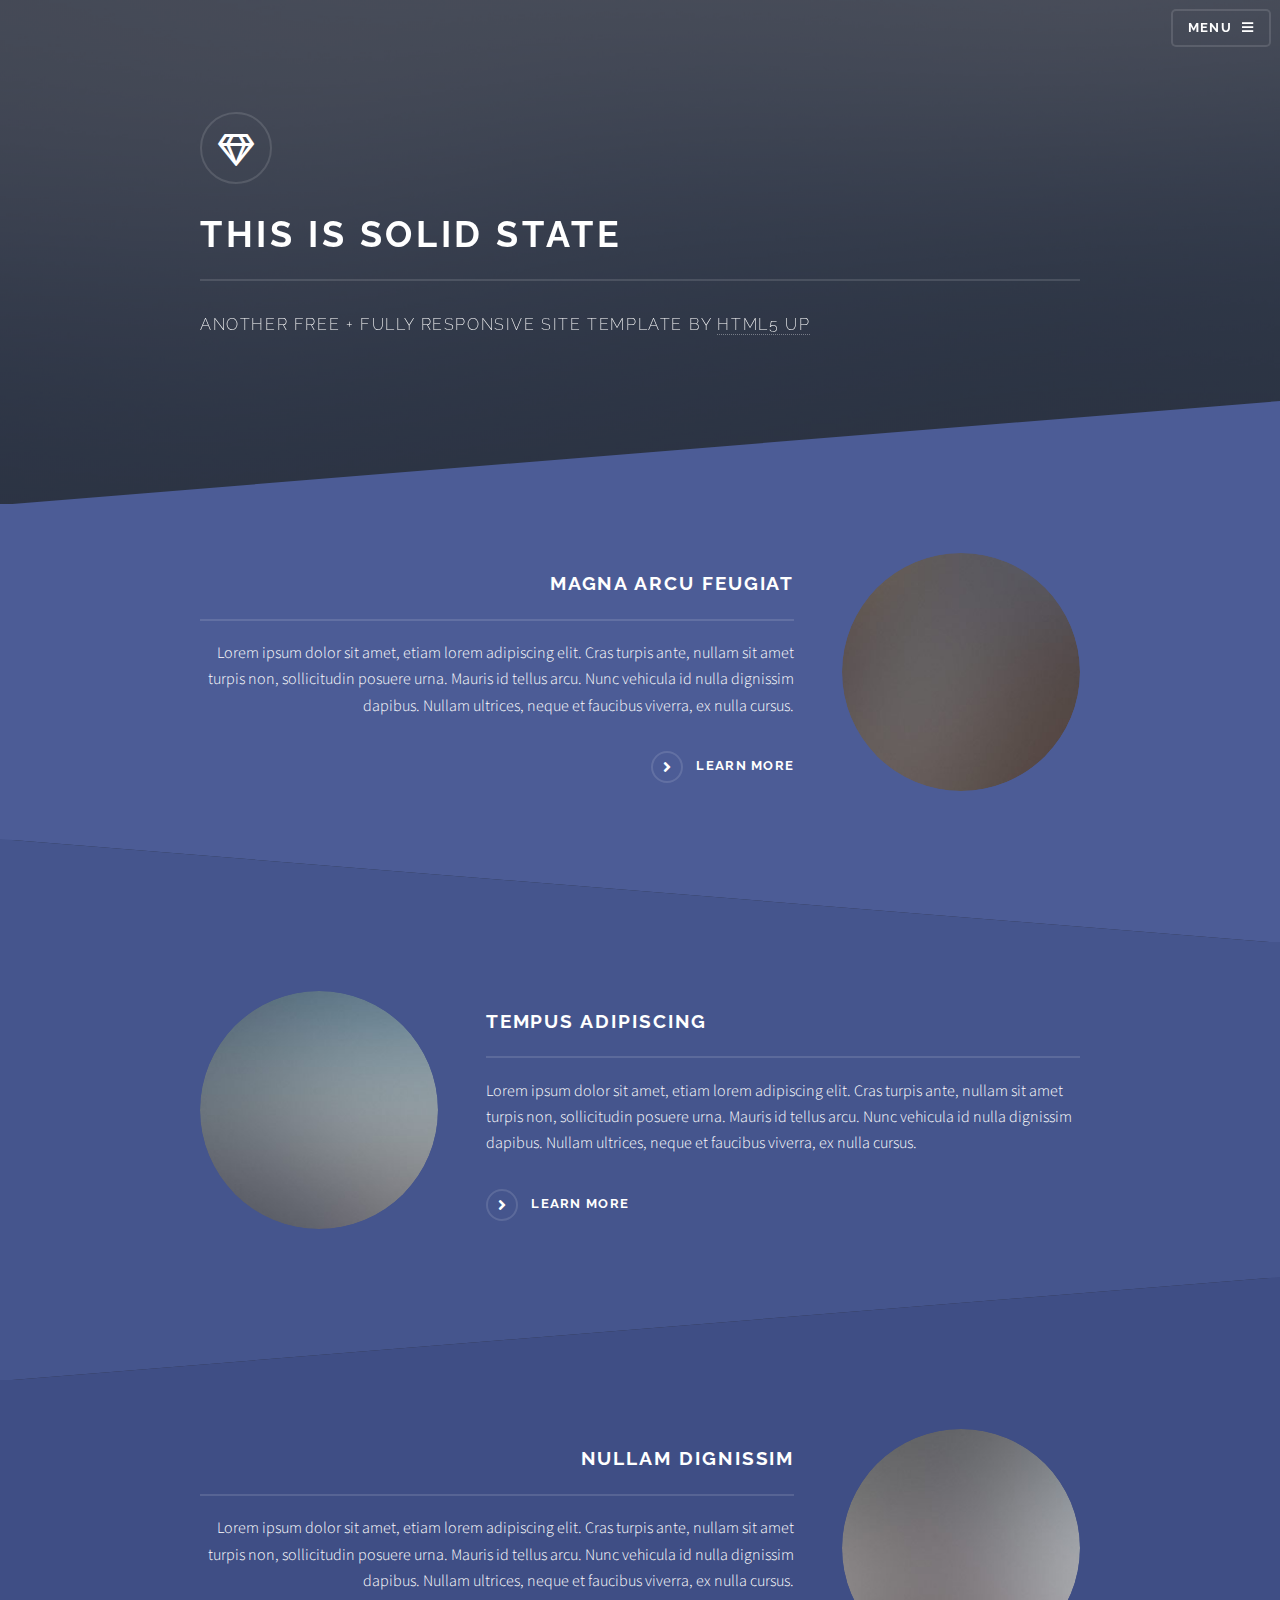
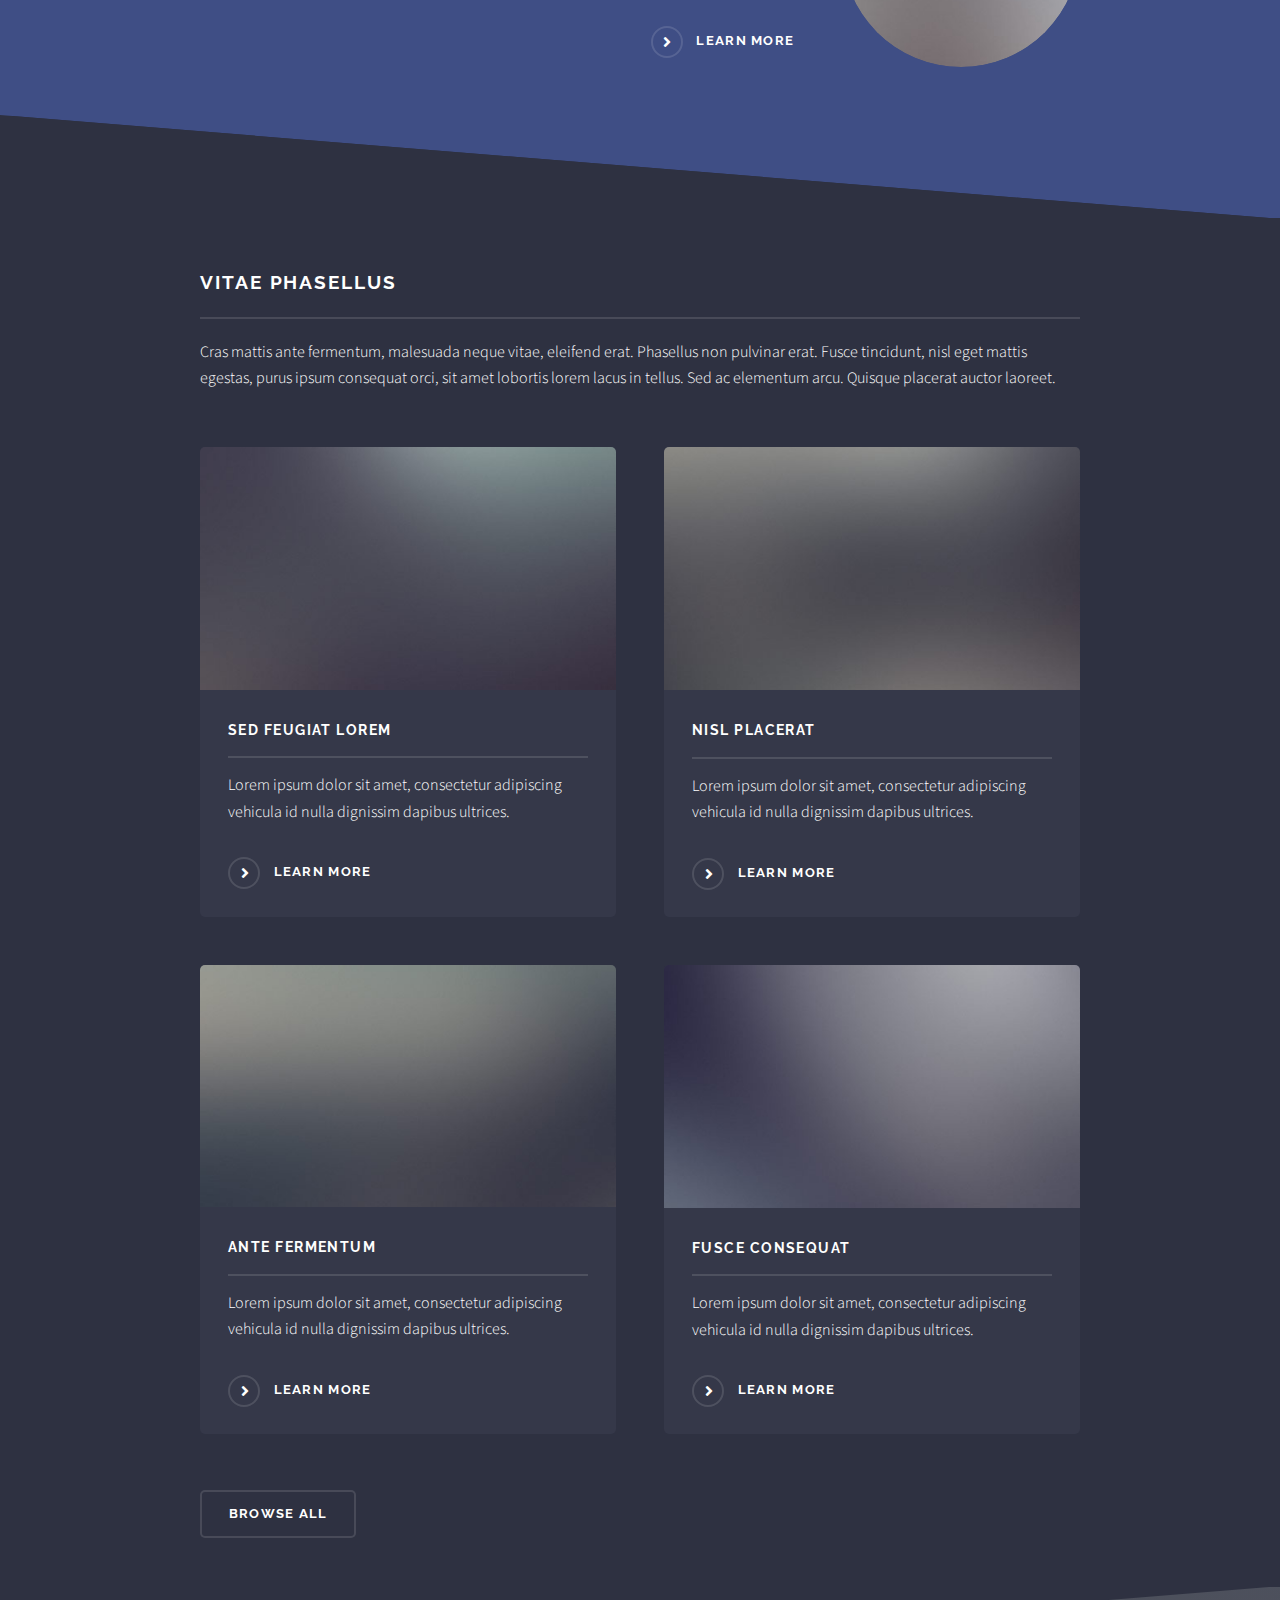
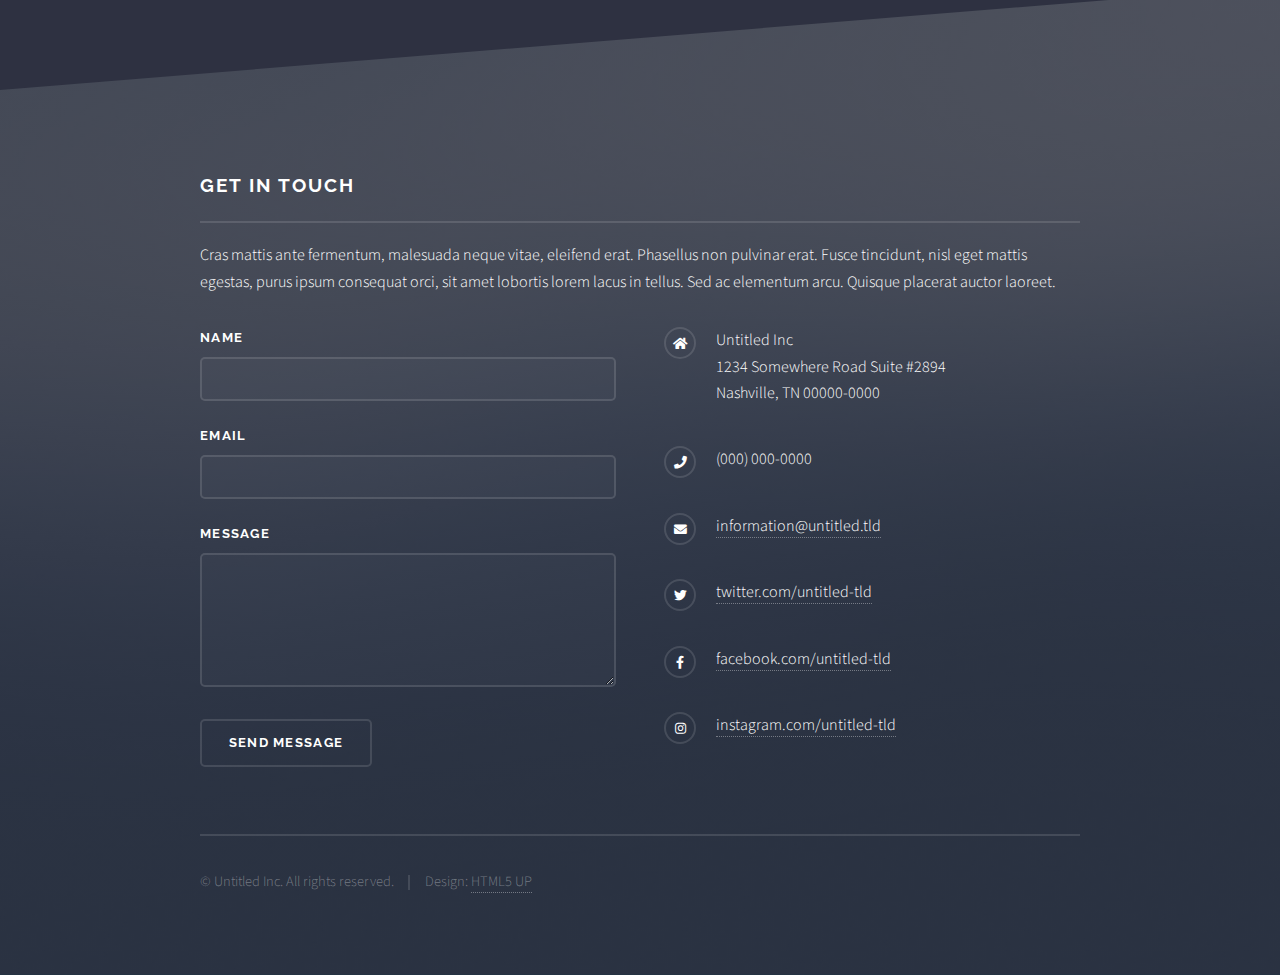
==== html5up-solid-state/index.html @ e2d9849d "6/20-3" ====
<!DOCTYPE HTML>
<!--
	Solid State by HTML5 UP
	html5up.net | @ajlkn
	Free for personal and commercial use under the CCA 3.0 license (html5up.net/license)
-->
<html>
	<head>
		<title>Solid State by HTML5 UP</title>
		<meta charset="utf-8" />
		<meta name="viewport" content="width=device-width, initial-scale=1, user-scalable=no" />
		<link rel="stylesheet" href="assets/css/main.css" />
		<noscript><link rel="stylesheet" href="assets/css/noscript.css" /></noscript>
	</head>
	<body class="is-preload">

		<!-- Page Wrapper -->
			<div id="page-wrapper">

				<!-- Header -->
					<header id="header" class="alt">
						<h1><a href="index.html">Solid State</a></h1>
						<nav>
							<a href="#menu">Menu</a>
						</nav>
					</header>

				<!-- Menu -->
					<nav id="menu">
						<div class="inner">
							<h2>Menu</h2>
							<ul class="links">
								<li><a href="index.html">Home</a></li>
								<li><a href="generic.html">Generic</a></li>
								<li><a href="elements.html">Elements</a></li>
								<li><a href="#">Log In</a></li>
								<li><a href="#">Sign Up</a></li>
							</ul>
							<a href="#" class="close">Close</a>
						</div>
					</nav>

				<!-- Banner -->
					<section id="banner">
						<div class="inner">
							<div class="logo"><span class="icon fa-gem"></span></div>
							<h2>This is Solid State</h2>
							<p>Another free + fully responsive site template by <a href="http://html5up.net">HTML5 UP</a></p>
						</div>
					</section>

				<!-- Wrapper -->
					<section id="wrapper">

						<!-- One -->
							<section id="one" class="wrapper spotlight style1">
								<div class="inner">
									<a href="#" class="image"><img src="images/pic01.jpg" alt="" /></a>
									<div class="content">
										<h2 class="major">Magna arcu feugiat</h2>
										<p>Lorem ipsum dolor sit amet, etiam lorem adipiscing elit. Cras turpis ante, nullam sit amet turpis non, sollicitudin posuere urna. Mauris id tellus arcu. Nunc vehicula id nulla dignissim dapibus. Nullam ultrices, neque et faucibus viverra, ex nulla cursus.</p>
										<a href="#" class="special">Learn more</a>
									</div>
								</div>
							</section>

						<!-- Two -->
							<section id="two" class="wrapper alt spotlight style2">
								<div class="inner">
									<a href="#" class="image"><img src="images/pic02.jpg" alt="" /></a>
									<div class="content">
										<h2 class="major">Tempus adipiscing</h2>
										<p>Lorem ipsum dolor sit amet, etiam lorem adipiscing elit. Cras turpis ante, nullam sit amet turpis non, sollicitudin posuere urna. Mauris id tellus arcu. Nunc vehicula id nulla dignissim dapibus. Nullam ultrices, neque et faucibus viverra, ex nulla cursus.</p>
										<a href="#" class="special">Learn more</a>
									</div>
								</div>
							</section>

						<!-- Three -->
							<section id="three" class="wrapper spotlight style3">
								<div class="inner">
									<a href="#" class="image"><img src="images/pic03.jpg" alt="" /></a>
									<div class="content">
										<h2 class="major">Nullam dignissim</h2>
										<p>Lorem ipsum dolor sit amet, etiam lorem adipiscing elit. Cras turpis ante, nullam sit amet turpis non, sollicitudin posuere urna. Mauris id tellus arcu. Nunc vehicula id nulla dignissim dapibus. Nullam ultrices, neque et faucibus viverra, ex nulla cursus.</p>
										<a href="#" class="special">Learn more</a>
									</div>
								</div>
							</section>

						<!-- Four -->
							<section id="four" class="wrapper alt style1">
								<div class="inner">
									<h2 class="major">Vitae phasellus</h2>
									<p>Cras mattis ante fermentum, malesuada neque vitae, eleifend erat. Phasellus non pulvinar erat. Fusce tincidunt, nisl eget mattis egestas, purus ipsum consequat orci, sit amet lobortis lorem lacus in tellus. Sed ac elementum arcu. Quisque placerat auctor laoreet.</p>
									<section class="features">
										<article>
											<a href="#" class="image"><img src="images/pic04.jpg" alt="" /></a>
											<h3 class="major">Sed feugiat lorem</h3>
											<p>Lorem ipsum dolor sit amet, consectetur adipiscing vehicula id nulla dignissim dapibus ultrices.</p>
											<a href="#" class="special">Learn more</a>
										</article>
										<article>
											<a href="#" class="image"><img src="images/pic05.jpg" alt="" /></a>
											<h3 class="major">Nisl placerat</h3>
											<p>Lorem ipsum dolor sit amet, consectetur adipiscing vehicula id nulla dignissim dapibus ultrices.</p>
											<a href="#" class="special">Learn more</a>
										</article>
										<article>
											<a href="#" class="image"><img src="images/pic06.jpg" alt="" /></a>
											<h3 class="major">Ante fermentum</h3>
											<p>Lorem ipsum dolor sit amet, consectetur adipiscing vehicula id nulla dignissim dapibus ultrices.</p>
											<a href="#" class="special">Learn more</a>
										</article>
										<article>
											<a href="#" class="image"><img src="images/pic07.jpg" alt="" /></a>
											<h3 class="major">Fusce consequat</h3>
											<p>Lorem ipsum dolor sit amet, consectetur adipiscing vehicula id nulla dignissim dapibus ultrices.</p>
											<a href="#" class="special">Learn more</a>
										</article>
									</section>
									<ul class="actions">
										<li><a href="#" class="button">Browse All</a></li>
									</ul>
								</div>
							</section>

					</section>

				<!-- Footer -->
					<section id="footer">
						<div class="inner">
							<h2 class="major">Get in touch</h2>
							<p>Cras mattis ante fermentum, malesuada neque vitae, eleifend erat. Phasellus non pulvinar erat. Fusce tincidunt, nisl eget mattis egestas, purus ipsum consequat orci, sit amet lobortis lorem lacus in tellus. Sed ac elementum arcu. Quisque placerat auctor laoreet.</p>
							<form method="post" action="#">
								<div class="fields">
									<div class="field">
										<label for="name">Name</label>
										<input type="text" name="name" id="name" />
									</div>
									<div class="field">
										<label for="email">Email</label>
										<input type="email" name="email" id="email" />
									</div>
									<div class="field">
										<label for="message">Message</label>
										<textarea name="message" id="message" rows="4"></textarea>
									</div>
								</div>
								<ul class="actions">
									<li><input type="submit" value="Send Message" /></li>
								</ul>
							</form>
							<ul class="contact">
								<li class="icon solid fa-home">
									Untitled Inc<br />
									1234 Somewhere Road Suite #2894<br />
									Nashville, TN 00000-0000
								</li>
								<li class="icon solid fa-phone">(000) 000-0000</li>
								<li class="icon solid fa-envelope"><a href="#">information@untitled.tld</a></li>
								<li class="icon brands fa-twitter"><a href="#">twitter.com/untitled-tld</a></li>
								<li class="icon brands fa-facebook-f"><a href="#">facebook.com/untitled-tld</a></li>
								<li class="icon brands fa-instagram"><a href="#">instagram.com/untitled-tld</a></li>
							</ul>
							<ul class="copyright">
								<li>&copy; Untitled Inc. All rights reserved.</li><li>Design: <a href="http://html5up.net">HTML5 UP</a></li>
							</ul>
						</div>
					</section>

			</div>

		<!-- Scripts -->
			<script src="assets/js/jquery.min.js"></script>
			<script src="assets/js/jquery.scrollex.min.js"></script>
			<script src="assets/js/browser.min.js"></script>
			<script src="assets/js/breakpoints.min.js"></script>
			<script src="assets/js/util.js"></script>
			<script src="assets/js/main.js"></script>

	</body>
</html>
---- html5up-solid-state/assets/css/main.css ----
@import url(fontawesome-all.min.css);
@import url("https://fonts.googleapis.com/css?family=Raleway:200,700|Source+Sans+Pro:300,600,300italic,600italic");

/*
	Solid State by HTML5 UP
	html5up.net | @ajlkn
	Free for personal and commercial use under the CCA 3.0 license (html5up.net/license)
*/

html, body, div, span, applet, object,
iframe, h1, h2, h3, h4, h5, h6, p, blockquote,
pre, a, abbr, acronym, address, big, cite,
code, del, dfn, em, img, ins, kbd, q, s, samp,
small, strike, strong, sub, sup, tt, var, b,
u, i, center, dl, dt, dd, ol, ul, li, fieldset,
form, label, legend, table, caption, tbody,
tfoot, thead, tr, th, td, article, aside,
canvas, details, embed, figure, figcaption,
footer, header, hgroup, menu, nav, output, ruby,
section, summary, time, mark, audio, video {
	margin: 0;
	padding: 0;
	border: 0;
	font-size: 100%;
	font: inherit;
	vertical-align: baseline;}

article, aside, details, figcaption, figure,
footer, header, hgroup, menu, nav, section {
	display: block;}

body {
	line-height: 1;
}

ol, ul {
	list-style: none;
}

blockquote, q {
	quotes: none;
}

	blockquote:before, blockquote:after, q:before, q:after {
		content: '';
		content: none;
	}

table {
	border-collapse: collapse;
	border-spacing: 0;
}

body {
	-webkit-text-size-adjust: none;
}

mark {
	background-color: transparent;
	color: inherit;
}

input::-moz-focus-inner {
	border: 0;
	padding: 0;
}

input, select, textarea {
	-moz-appearance: none;
	-webkit-appearance: none;
	-ms-appearance: none;
	appearance: none;
}

/* Basic */

	@-ms-viewport {
		width: device-width;
	}

	body {
		-ms-overflow-style: scrollbar;
	}

	@media screen and (max-width: 480px) {

		html, body {
			min-width: 320px;
		}

	}

	html {
		box-sizing: border-box;
	}

	*, *:before, *:after {
		box-sizing: inherit;
	}

	body {
		background-color: #2e3141;
		background-image: linear-gradient(to top, rgba(46, 49, 65, 0.8), rgba(46, 49, 65, 0.8)), url("../../images/bg.jpg");
		background-size: auto, cover;
		background-attachment: fixed, fixed;
		background-position: center, center;
	}

		body.is-preload *, body.is-preload *:before, body.is-preload *:after {
			-moz-animation: none !important;
			-webkit-animation: none !important;
			-ms-animation: none !important;
			animation: none !important;
			-moz-transition: none !important;
			-webkit-transition: none !important;
			-ms-transition: none !important;
			transition: none !important;
		}

/* Type */

	body, input, select, textarea {
		color: #ffffff;
		font-family: "Source Sans Pro", Helvetica, sans-serif;
		font-size: 16.5pt;
		font-weight: 300;
		line-height: 1.65;
	}

		@media screen and (max-width: 1680px) {

			body, input, select, textarea {
				font-size: 13pt;
			}

		}

		@media screen and (max-width: 1280px) {

			body, input, select, textarea {
				font-size: 12pt;
			}

		}

		@media screen and (max-width: 980px) {

			body, input, select, textarea {
				font-size: 12pt;
			}

		}

		@media screen and (max-width: 736px) {

			body, input, select, textarea {
				font-size: 12pt;
			}

		}

		@media screen and (max-width: 480px) {

			body, input, select, textarea {
				font-size: 12pt;
			}

		}

	a {
		-moz-transition: color 0.2s ease-in-out, border-bottom-color 0.2s ease-in-out;
		-webkit-transition: color 0.2s ease-in-out, border-bottom-color 0.2s ease-in-out;
		-ms-transition: color 0.2s ease-in-out, border-bottom-color 0.2s ease-in-out;
		transition: color 0.2s ease-in-out, border-bottom-color 0.2s ease-in-out;
		border-bottom: dotted 1px rgba(255, 255, 255, 0.35);
		color: #ffffff;
		text-decoration: none;
	}

		a:hover {
			border-bottom-color: transparent;
			color: #ffffff !important;
		}

		a.special:not(.button) {
			text-decoration: none;
			border-bottom: 0;
			display: block;
			font-family: Raleway, Helvetica, sans-serif;
			font-size: 0.8em;
			font-weight: 700;
			letter-spacing: 0.1em;
			margin: 0 0 2em 0;
			text-transform: uppercase;
		}

			a.special:not(.button):before {
				-moz-osx-font-smoothing: grayscale;
				-webkit-font-smoothing: antialiased;
				display: inline-block;
				font-style: normal;
				font-variant: normal;
				text-rendering: auto;
				line-height: 1;
				text-transform: none !important;
				font-family: 'Font Awesome 5 Free';
				font-weight: 900;
			}

			a.special:not(.button):before {
				-moz-transition: background-color 0.2s ease-in-out;
				-webkit-transition: background-color 0.2s ease-in-out;
				-ms-transition: background-color 0.2s ease-in-out;
				transition: background-color 0.2s ease-in-out;
				border-radius: 100%;
				border: solid 2px rgba(255, 255, 255, 0.125);
				content: '\f105';
				display: inline-block;
				font-size: 1.25em;
				height: 2em;
				line-height: 1.75em;
				margin-right: 0.85em;
				text-align: center;
				text-indent: 0.15em;
				vertical-align: middle;
				width: 2em;
			}

			a.special:not(.button):hover:before {
				background-color: rgba(255, 255, 255, 0.025);
			}

			a.special:not(.button):active:before {
				background-color: rgba(255, 255, 255, 0.075);
			}

	strong, b {
		color: #ffffff;
		font-weight: 600;
	}

	em, i {
		font-style: italic;
	}

	p {
		margin: 0 0 2em 0;
	}

	h1, h2, h3, h4, h5, h6 {
		color: #ffffff;
		font-family: Raleway, Helvetica, sans-serif;
		font-weight: 700;
		letter-spacing: 0.1em;
		margin: 0 0 1em 0;
		text-transform: uppercase;
	}

		h1 a, h2 a, h3 a, h4 a, h5 a, h6 a {
			color: inherit;
			text-decoration: none;
			border-bottom: 0;
		}

		h1 span, h2 span, h3 span, h4 span, h5 span, h6 span {
			font-weight: 200;
		}

		h1.major, h2.major, h3.major, h4.major, h5.major, h6.major {
			padding-bottom: 1em;
			border-bottom: solid 2px rgba(255, 255, 255, 0.125);
		}

	h2 {
		font-size: 1.2em;
	}

	h3 {
		font-size: 0.9em;
	}

	h4 {
		font-size: 0.7em;
	}

	h5 {
		font-size: 0.7em;
	}

	h6 {
		font-size: 0.7em;
	}

	@media screen and (max-width: 736px) {

		h2 {
			font-size: 1em;
		}

		h3 {
			font-size: 0.8em;
		}

	}

	sub {
		font-size: 0.8em;
		position: relative;
		top: 0.5em;
	}

	sup {
		font-size: 0.8em;
		position: relative;
		top: -0.5em;
	}

	blockquote {
		border-left: solid 4px rgba(255, 255, 255, 0.125);
		font-style: italic;
		margin: 0 0 2em 0;
		padding: 0.5em 0 0.5em 2em;
	}

	code {
		background: rgba(255, 255, 255, 0.025);
		border-radius: 5px;
		border: solid 2px rgba(255, 255, 255, 0.125);
		font-family: "Courier New", monospace;
		font-size: 0.9em;
		margin: 0 0.25em;
		padding: 0.25em 0.65em;
	}

	pre {
		-webkit-overflow-scrolling: touch;
		font-family: "Courier New", monospace;
		font-size: 0.9em;
		margin: 0 0 2em 0;
	}

		pre code {
			display: block;
			line-height: 1.75em;
			padding: 1em 1.5em;
			overflow-x: auto;
		}

	hr {
		border: 0;
		border-bottom: solid 2px rgba(255, 255, 255, 0.125);
		margin: 2.5em 0;
	}

		hr.major {
			margin: 4em 0;
		}

	.align-left {
		text-align: left;
	}

	.align-center {
		text-align: center;
	}

	.align-right {
		text-align: right;
	}

/* Row */

	.row {
		display: flex;
		flex-wrap: wrap;
		box-sizing: border-box;
		align-items: stretch;
	}

		.row > * {
			box-sizing: border-box;
		}

		.row.gtr-uniform > * > :last-child {
			margin-bottom: 0;
		}

		.row.aln-left {
			justify-content: flex-start;
		}

		.row.aln-center {
			justify-content: center;
		}

		.row.aln-right {
			justify-content: flex-end;
		}

		.row.aln-top {
			align-items: flex-start;
		}

		.row.aln-middle {
			align-items: center;
		}

		.row.aln-bottom {
			align-items: flex-end;
		}

		.row > .imp {
			order: -1;
		}

		.row > .col-1 {
			width: 8.33333%;
		}

		.row > .off-1 {
			margin-left: 8.33333%;
		}

		.row > .col-2 {
			width: 16.66667%;
		}

		.row > .off-2 {
			margin-left: 16.66667%;
		}

		.row > .col-3 {
			width: 25%;
		}

		.row > .off-3 {
			margin-left: 25%;
		}

		.row > .col-4 {
			width: 33.33333%;
		}

		.row > .off-4 {
			margin-left: 33.33333%;
		}

		.row > .col-5 {
			width: 41.66667%;
		}

		.row > .off-5 {
			margin-left: 41.66667%;
		}

		.row > .col-6 {
			width: 50%;
		}

		.row > .off-6 {
			margin-left: 50%;
		}

		.row > .col-7 {
			width: 58.33333%;
		}

		.row > .off-7 {
			margin-left: 58.33333%;
		}

		.row > .col-8 {
			width: 66.66667%;
		}

		.row > .off-8 {
			margin-left: 66.66667%;
		}

		.row > .col-9 {
			width: 75%;
		}

		.row > .off-9 {
			margin-left: 75%;
		}

		.row > .col-10 {
			width: 83.33333%;
		}

		.row > .off-10 {
			margin-left: 83.33333%;
		}

		.row > .col-11 {
			width: 91.66667%;
		}

		.row > .off-11 {
			margin-left: 91.66667%;
		}

		.row > .col-12 {
			width: 100%;
		}

		.row > .off-12 {
			margin-left: 100%;
		}

		.row.gtr-0 {
			margin-top: 0;
			margin-left: 0em;
		}

			.row.gtr-0 > * {
				padding: 0 0 0 0em;
			}

			.row.gtr-0.gtr-uniform {
				margin-top: 0em;
			}

				.row.gtr-0.gtr-uniform > * {
					padding-top: 0em;
				}

		.row.gtr-25 {
			margin-top: 0;
			margin-left: -0.4375em;
		}

			.row.gtr-25 > * {
				padding: 0 0 0 0.4375em;
			}

			.row.gtr-25.gtr-uniform {
				margin-top: -0.4375em;
			}

				.row.gtr-25.gtr-uniform > * {
					padding-top: 0.4375em;
				}

		.row.gtr-50 {
			margin-top: 0;
			margin-left: -0.875em;
		}

			.row.gtr-50 > * {
				padding: 0 0 0 0.875em;
			}

			.row.gtr-50.gtr-uniform {
				margin-top: -0.875em;
			}

				.row.gtr-50.gtr-uniform > * {
					padding-top: 0.875em;
				}

		.row {
			margin-top: 0;
			margin-left: -1.75em;
		}

			.row > * {
				padding: 0 0 0 1.75em;
			}

			.row.gtr-uniform {
				margin-top: -1.75em;
			}

				.row.gtr-uniform > * {
					padding-top: 1.75em;
				}

		.row.gtr-150 {
			margin-top: 0;
			margin-left: -2.625em;
		}

			.row.gtr-150 > * {
				padding: 0 0 0 2.625em;
			}

			.row.gtr-150.gtr-uniform {
				margin-top: -2.625em;
			}

				.row.gtr-150.gtr-uniform > * {
					padding-top: 2.625em;
				}

		.row.gtr-200 {
			margin-top: 0;
			margin-left: -3.5em;
		}

			.row.gtr-200 > * {
				padding: 0 0 0 3.5em;
			}

			.row.gtr-200.gtr-uniform {
				margin-top: -3.5em;
			}

				.row.gtr-200.gtr-uniform > * {
					padding-top: 3.5em;
				}

		@media screen and (max-width: 1680px) {

			.row {
				display: flex;
				flex-wrap: wrap;
				box-sizing: border-box;
				align-items: stretch;
			}

				.row > * {
					box-sizing: border-box;
				}

				.row.gtr-uniform > * > :last-child {
					margin-bottom: 0;
				}

				.row.aln-left {
					justify-content: flex-start;
				}

				.row.aln-center {
					justify-content: center;
				}

				.row.aln-right {
					justify-content: flex-end;
				}

				.row.aln-top {
					align-items: flex-start;
				}

				.row.aln-middle {
					align-items: center;
				}

				.row.aln-bottom {
					align-items: flex-end;
				}

				.row > .imp-xlarge {
					order: -1;
				}

				.row > .col-1-xlarge {
					width: 8.33333%;
				}

				.row > .off-1-xlarge {
					margin-left: 8.33333%;
				}

				.row > .col-2-xlarge {
					width: 16.66667%;
				}

				.row > .off-2-xlarge {
					margin-left: 16.66667%;
				}

				.row > .col-3-xlarge {
					width: 25%;
				}

				.row > .off-3-xlarge {
					margin-left: 25%;
				}

				.row > .col-4-xlarge {
					width: 33.33333%;
				}

				.row > .off-4-xlarge {
					margin-left: 33.33333%;
				}

				.row > .col-5-xlarge {
					width: 41.66667%;
				}

				.row > .off-5-xlarge {
					margin-left: 41.66667%;
				}

				.row > .col-6-xlarge {
					width: 50%;
				}

				.row > .off-6-xlarge {
					margin-left: 50%;
				}

				.row > .col-7-xlarge {
					width: 58.33333%;
				}

				.row > .off-7-xlarge {
					margin-left: 58.33333%;
				}

				.row > .col-8-xlarge {
					width: 66.66667%;
				}

				.row > .off-8-xlarge {
					margin-left: 66.66667%;
				}

				.row > .col-9-xlarge {
					width: 75%;
				}

				.row > .off-9-xlarge {
					margin-left: 75%;
				}

				.row > .col-10-xlarge {
					width: 83.33333%;
				}

				.row > .off-10-xlarge {
					margin-left: 83.33333%;
				}

				.row > .col-11-xlarge {
					width: 91.66667%;
				}

				.row > .off-11-xlarge {
					margin-left: 91.66667%;
				}

				.row > .col-12-xlarge {
					width: 100%;
				}

				.row > .off-12-xlarge {
					margin-left: 100%;
				}

				.row.gtr-0 {
					margin-top: 0;
					margin-left: 0em;
				}

					.row.gtr-0 > * {
						padding: 0 0 0 0em;
					}

					.row.gtr-0.gtr-uniform {
						margin-top: 0em;
					}

						.row.gtr-0.gtr-uniform > * {
							padding-top: 0em;
						}

				.row.gtr-25 {
					margin-top: 0;
					margin-left: -0.4375em;
				}

					.row.gtr-25 > * {
						padding: 0 0 0 0.4375em;
					}

					.row.gtr-25.gtr-uniform {
						margin-top: -0.4375em;
					}

						.row.gtr-25.gtr-uniform > * {
							padding-top: 0.4375em;
						}

				.row.gtr-50 {
					margin-top: 0;
					margin-left: -0.875em;
				}

					.row.gtr-50 > * {
						padding: 0 0 0 0.875em;
					}

					.row.gtr-50.gtr-uniform {
						margin-top: -0.875em;
					}

						.row.gtr-50.gtr-uniform > * {
							padding-top: 0.875em;
						}

				.row {
					margin-top: 0;
					margin-left: -1.75em;
				}

					.row > * {
						padding: 0 0 0 1.75em;
					}

					.row.gtr-uniform {
						margin-top: -1.75em;
					}

						.row.gtr-uniform > * {
							padding-top: 1.75em;
						}

				.row.gtr-150 {
					margin-top: 0;
					margin-left: -2.625em;
				}

					.row.gtr-150 > * {
						padding: 0 0 0 2.625em;
					}

					.row.gtr-150.gtr-uniform {
						margin-top: -2.625em;
					}

						.row.gtr-150.gtr-uniform > * {
							padding-top: 2.625em;
						}

				.row.gtr-200 {
					margin-top: 0;
					margin-left: -3.5em;
				}

					.row.gtr-200 > * {
						padding: 0 0 0 3.5em;
					}

					.row.gtr-200.gtr-uniform {
						margin-top: -3.5em;
					}

						.row.gtr-200.gtr-uniform > * {
							padding-top: 3.5em;
						}

		}

		@media screen and (max-width: 1280px) {

			.row {
				display: flex;
				flex-wrap: wrap;
				box-sizing: border-box;
				align-items: stretch;
			}

				.row > * {
					box-sizing: border-box;
				}

				.row.gtr-uniform > * > :last-child {
					margin-bottom: 0;
				}

				.row.aln-left {
					justify-content: flex-start;
				}

				.row.aln-center {
					justify-content: center;
				}

				.row.aln-right {
					justify-content: flex-end;
				}

				.row.aln-top {
					align-items: flex-start;
				}

				.row.aln-middle {
					align-items: center;
				}

				.row.aln-bottom {
					align-items: flex-end;
				}

				.row > .imp-large {
					order: -1;
				}

				.row > .col-1-large {
					width: 8.33333%;
				}

				.row > .off-1-large {
					margin-left: 8.33333%;
				}

				.row > .col-2-large {
					width: 16.66667%;
				}

				.row > .off-2-large {
					margin-left: 16.66667%;
				}

				.row > .col-3-large {
					width: 25%;
				}

				.row > .off-3-large {
					margin-left: 25%;
				}

				.row > .col-4-large {
					width: 33.33333%;
				}

				.row > .off-4-large {
					margin-left: 33.33333%;
				}

				.row > .col-5-large {
					width: 41.66667%;
				}

				.row > .off-5-large {
					margin-left: 41.66667%;
				}

				.row > .col-6-large {
					width: 50%;
				}

				.row > .off-6-large {
					margin-left: 50%;
				}

				.row > .col-7-large {
					width: 58.33333%;
				}

				.row > .off-7-large {
					margin-left: 58.33333%;
				}

				.row > .col-8-large {
					width: 66.66667%;
				}

				.row > .off-8-large {
					margin-left: 66.66667%;
				}

				.row > .col-9-large {
					width: 75%;
				}

				.row > .off-9-large {
					margin-left: 75%;
				}

				.row > .col-10-large {
					width: 83.33333%;
				}

				.row > .off-10-large {
					margin-left: 83.33333%;
				}

				.row > .col-11-large {
					width: 91.66667%;
				}

				.row > .off-11-large {
					margin-left: 91.66667%;
				}

				.row > .col-12-large {
					width: 100%;
				}

				.row > .off-12-large {
					margin-left: 100%;
				}

				.row.gtr-0 {
					margin-top: 0;
					margin-left: 0em;
				}

					.row.gtr-0 > * {
						padding: 0 0 0 0em;
					}

					.row.gtr-0.gtr-uniform {
						margin-top: 0em;
					}

						.row.gtr-0.gtr-uniform > * {
							padding-top: 0em;
						}

				.row.gtr-25 {
					margin-top: 0;
					margin-left: -0.4375em;
				}

					.row.gtr-25 > * {
						padding: 0 0 0 0.4375em;
					}

					.row.gtr-25.gtr-uniform {
						margin-top: -0.4375em;
					}

						.row.gtr-25.gtr-uniform > * {
							padding-top: 0.4375em;
						}

				.row.gtr-50 {
					margin-top: 0;
					margin-left: -0.875em;
				}

					.row.gtr-50 > * {
						padding: 0 0 0 0.875em;
					}

					.row.gtr-50.gtr-uniform {
						margin-top: -0.875em;
					}

						.row.gtr-50.gtr-uniform > * {
							padding-top: 0.875em;
						}

				.row {
					margin-top: 0;
					margin-left: -1.75em;
				}

					.row > * {
						padding: 0 0 0 1.75em;
					}

					.row.gtr-uniform {
						margin-top: -1.75em;
					}

						.row.gtr-uniform > * {
							padding-top: 1.75em;
						}

				.row.gtr-150 {
					margin-top: 0;
					margin-left: -2.625em;
				}

					.row.gtr-150 > * {
						padding: 0 0 0 2.625em;
					}

					.row.gtr-150.gtr-uniform {
						margin-top: -2.625em;
					}

						.row.gtr-150.gtr-uniform > * {
							padding-top: 2.625em;
						}

				.row.gtr-200 {
					margin-top: 0;
					margin-left: -3.5em;
				}

					.row.gtr-200 > * {
						padding: 0 0 0 3.5em;
					}

					.row.gtr-200.gtr-uniform {
						margin-top: -3.5em;
					}

						.row.gtr-200.gtr-uniform > * {
							padding-top: 3.5em;
						}

		}

		@media screen and (max-width: 980px) {

			.row {
				display: flex;
				flex-wrap: wrap;
				box-sizing: border-box;
				align-items: stretch;
			}

				.row > * {
					box-sizing: border-box;
				}

				.row.gtr-uniform > * > :last-child {
					margin-bottom: 0;
				}

				.row.aln-left {
					justify-content: flex-start;
				}

				.row.aln-center {
					justify-content: center;
				}

				.row.aln-right {
					justify-content: flex-end;
				}

				.row.aln-top {
					align-items: flex-start;
				}

				.row.aln-middle {
					align-items: center;
				}

				.row.aln-bottom {
					align-items: flex-end;
				}

				.row > .imp-medium {
					order: -1;
				}

				.row > .col-1-medium {
					width: 8.33333%;
				}

				.row > .off-1-medium {
					margin-left: 8.33333%;
				}

				.row > .col-2-medium {
					width: 16.66667%;
				}

				.row > .off-2-medium {
					margin-left: 16.66667%;
				}

				.row > .col-3-medium {
					width: 25%;
				}

				.row > .off-3-medium {
					margin-left: 25%;
				}

				.row > .col-4-medium {
					width: 33.33333%;
				}

				.row > .off-4-medium {
					margin-left: 33.33333%;
				}

				.row > .col-5-medium {
					width: 41.66667%;
				}

				.row > .off-5-medium {
					margin-left: 41.66667%;
				}

				.row > .col-6-medium {
					width: 50%;
				}

				.row > .off-6-medium {
					margin-left: 50%;
				}

				.row > .col-7-medium {
					width: 58.33333%;
				}

				.row > .off-7-medium {
					margin-left: 58.33333%;
				}

				.row > .col-8-medium {
					width: 66.66667%;
				}

				.row > .off-8-medium {
					margin-left: 66.66667%;
				}

				.row > .col-9-medium {
					width: 75%;
				}

				.row > .off-9-medium {
					margin-left: 75%;
				}

				.row > .col-10-medium {
					width: 83.33333%;
				}

				.row > .off-10-medium {
					margin-left: 83.33333%;
				}

				.row > .col-11-medium {
					width: 91.66667%;
				}

				.row > .off-11-medium {
					margin-left: 91.66667%;
				}

				.row > .col-12-medium {
					width: 100%;
				}

				.row > .off-12-medium {
					margin-left: 100%;
				}

				.row.gtr-0 {
					margin-top: 0;
					margin-left: 0em;
				}

					.row.gtr-0 > * {
						padding: 0 0 0 0em;
					}

					.row.gtr-0.gtr-uniform {
						margin-top: 0em;
					}

						.row.gtr-0.gtr-uniform > * {
							padding-top: 0em;
						}

				.row.gtr-25 {
					margin-top: 0;
					margin-left: -0.4375em;
				}

					.row.gtr-25 > * {
						padding: 0 0 0 0.4375em;
					}

					.row.gtr-25.gtr-uniform {
						margin-top: -0.4375em;
					}

						.row.gtr-25.gtr-uniform > * {
							padding-top: 0.4375em;
						}

				.row.gtr-50 {
					margin-top: 0;
					margin-left: -0.875em;
				}

					.row.gtr-50 > * {
						padding: 0 0 0 0.875em;
					}

					.row.gtr-50.gtr-uniform {
						margin-top: -0.875em;
					}

						.row.gtr-50.gtr-uniform > * {
							padding-top: 0.875em;
						}

				.row {
					margin-top: 0;
					margin-left: -1.75em;
				}

					.row > * {
						padding: 0 0 0 1.75em;
					}

					.row.gtr-uniform {
						margin-top: -1.75em;
					}

						.row.gtr-uniform > * {
							padding-top: 1.75em;
						}

				.row.gtr-150 {
					margin-top: 0;
					margin-left: -2.625em;
				}

					.row.gtr-150 > * {
						padding: 0 0 0 2.625em;
					}

					.row.gtr-150.gtr-uniform {
						margin-top: -2.625em;
					}

						.row.gtr-150.gtr-uniform > * {
							padding-top: 2.625em;
						}

				.row.gtr-200 {
					margin-top: 0;
					margin-left: -3.5em;
				}

					.row.gtr-200 > * {
						padding: 0 0 0 3.5em;
					}

					.row.gtr-200.gtr-uniform {
						margin-top: -3.5em;
					}

						.row.gtr-200.gtr-uniform > * {
							padding-top: 3.5em;
						}

		}

		@media screen and (max-width: 736px) {

			.row {
				display: flex;
				flex-wrap: wrap;
				box-sizing: border-box;
				align-items: stretch;
			}

				.row > * {
					box-sizing: border-box;
				}

				.row.gtr-uniform > * > :last-child {
					margin-bottom: 0;
				}

				.row.aln-left {
					justify-content: flex-start;
				}

				.row.aln-center {
					justify-content: center;
				}

				.row.aln-right {
					justify-content: flex-end;
				}

				.row.aln-top {
					align-items: flex-start;
				}

				.row.aln-middle {
					align-items: center;
				}

				.row.aln-bottom {
					align-items: flex-end;
				}

				.row > .imp-small {
					order: -1;
				}

				.row > .col-1-small {
					width: 8.33333%;
				}

				.row > .off-1-small {
					margin-left: 8.33333%;
				}

				.row > .col-2-small {
					width: 16.66667%;
				}

				.row > .off-2-small {
					margin-left: 16.66667%;
				}

				.row > .col-3-small {
					width: 25%;
				}

				.row > .off-3-small {
					margin-left: 25%;
				}

				.row > .col-4-small {
					width: 33.33333%;
				}

				.row > .off-4-small {
					margin-left: 33.33333%;
				}

				.row > .col-5-small {
					width: 41.66667%;
				}

				.row > .off-5-small {
					margin-left: 41.66667%;
				}

				.row > .col-6-small {
					width: 50%;
				}

				.row > .off-6-small {
					margin-left: 50%;
				}

				.row > .col-7-small {
					width: 58.33333%;
				}

				.row > .off-7-small {
					margin-left: 58.33333%;
				}

				.row > .col-8-small {
					width: 66.66667%;
				}

				.row > .off-8-small {
					margin-left: 66.66667%;
				}

				.row > .col-9-small {
					width: 75%;
				}

				.row > .off-9-small {
					margin-left: 75%;
				}

				.row > .col-10-small {
					width: 83.33333%;
				}

				.row > .off-10-small {
					margin-left: 83.33333%;
				}

				.row > .col-11-small {
					width: 91.66667%;
				}

				.row > .off-11-small {
					margin-left: 91.66667%;
				}

				.row > .col-12-small {
					width: 100%;
				}

				.row > .off-12-small {
					margin-left: 100%;
				}

				.row.gtr-0 {
					margin-top: 0;
					margin-left: 0em;
				}

					.row.gtr-0 > * {
						padding: 0 0 0 0em;
					}

					.row.gtr-0.gtr-uniform {
						margin-top: 0em;
					}

						.row.gtr-0.gtr-uniform > * {
							padding-top: 0em;
						}

				.row.gtr-25 {
					margin-top: 0;
					margin-left: -0.3125em;
				}

					.row.gtr-25 > * {
						padding: 0 0 0 0.3125em;
					}

					.row.gtr-25.gtr-uniform {
						margin-top: -0.3125em;
					}

						.row.gtr-25.gtr-uniform > * {
							padding-top: 0.3125em;
						}

				.row.gtr-50 {
					margin-top: 0;
					margin-left: -0.625em;
				}

					.row.gtr-50 > * {
						padding: 0 0 0 0.625em;
					}

					.row.gtr-50.gtr-uniform {
						margin-top: -0.625em;
					}

						.row.gtr-50.gtr-uniform > * {
							padding-top: 0.625em;
						}

				.row {
					margin-top: 0;
					margin-left: -1.25em;
				}

					.row > * {
						padding: 0 0 0 1.25em;
					}

					.row.gtr-uniform {
						margin-top: -1.25em;
					}

						.row.gtr-uniform > * {
							padding-top: 1.25em;
						}

				.row.gtr-150 {
					margin-top: 0;
					margin-left: -1.875em;
				}

					.row.gtr-150 > * {
						padding: 0 0 0 1.875em;
					}

					.row.gtr-150.gtr-uniform {
						margin-top: -1.875em;
					}

						.row.gtr-150.gtr-uniform > * {
							padding-top: 1.875em;
						}

				.row.gtr-200 {
					margin-top: 0;
					margin-left: -2.5em;
				}

					.row.gtr-200 > * {
						padding: 0 0 0 2.5em;
					}

					.row.gtr-200.gtr-uniform {
						margin-top: -2.5em;
					}

						.row.gtr-200.gtr-uniform > * {
							padding-top: 2.5em;
						}

		}

		@media screen and (max-width: 480px) {

			.row {
				display: flex;
				flex-wrap: wrap;
				box-sizing: border-box;
				align-items: stretch;
			}

				.row > * {
					box-sizing: border-box;
				}

				.row.gtr-uniform > * > :last-child {
					margin-bottom: 0;
				}

				.row.aln-left {
					justify-content: flex-start;
				}

				.row.aln-center {
					justify-content: center;
				}

				.row.aln-right {
					justify-content: flex-end;
				}

				.row.aln-top {
					align-items: flex-start;
				}

				.row.aln-middle {
					align-items: center;
				}

				.row.aln-bottom {
					align-items: flex-end;
				}

				.row > .imp-xsmall {
					order: -1;
				}

				.row > .col-1-xsmall {
					width: 8.33333%;
				}

				.row > .off-1-xsmall {
					margin-left: 8.33333%;
				}

				.row > .col-2-xsmall {
					width: 16.66667%;
				}

				.row > .off-2-xsmall {
					margin-left: 16.66667%;
				}

				.row > .col-3-xsmall {
					width: 25%;
				}

				.row > .off-3-xsmall {
					margin-left: 25%;
				}

				.row > .col-4-xsmall {
					width: 33.33333%;
				}

				.row > .off-4-xsmall {
					margin-left: 33.33333%;
				}

				.row > .col-5-xsmall {
					width: 41.66667%;
				}

				.row > .off-5-xsmall {
					margin-left: 41.66667%;
				}

				.row > .col-6-xsmall {
					width: 50%;
				}

				.row > .off-6-xsmall {
					margin-left: 50%;
				}

				.row > .col-7-xsmall {
					width: 58.33333%;
				}

				.row > .off-7-xsmall {
					margin-left: 58.33333%;
				}

				.row > .col-8-xsmall {
					width: 66.66667%;
				}

				.row > .off-8-xsmall {
					margin-left: 66.66667%;
				}

				.row > .col-9-xsmall {
					width: 75%;
				}

				.row > .off-9-xsmall {
					margin-left: 75%;
				}

				.row > .col-10-xsmall {
					width: 83.33333%;
				}

				.row > .off-10-xsmall {
					margin-left: 83.33333%;
				}

				.row > .col-11-xsmall {
					width: 91.66667%;
				}

				.row > .off-11-xsmall {
					margin-left: 91.66667%;
				}

				.row > .col-12-xsmall {
					width: 100%;
				}

				.row > .off-12-xsmall {
					margin-left: 100%;
				}

				.row.gtr-0 {
					margin-top: 0;
					margin-left: 0em;
				}

					.row.gtr-0 > * {
						padding: 0 0 0 0em;
					}

					.row.gtr-0.gtr-uniform {
						margin-top: 0em;
					}

						.row.gtr-0.gtr-uniform > * {
							padding-top: 0em;
						}

				.row.gtr-25 {
					margin-top: 0;
					margin-left: -0.3125em;
				}

					.row.gtr-25 > * {
						padding: 0 0 0 0.3125em;
					}

					.row.gtr-25.gtr-uniform {
						margin-top: -0.3125em;
					}

						.row.gtr-25.gtr-uniform > * {
							padding-top: 0.3125em;
						}

				.row.gtr-50 {
					margin-top: 0;
					margin-left: -0.625em;
				}

					.row.gtr-50 > * {
						padding: 0 0 0 0.625em;
					}

					.row.gtr-50.gtr-uniform {
						margin-top: -0.625em;
					}

						.row.gtr-50.gtr-uniform > * {
							padding-top: 0.625em;
						}

				.row {
					margin-top: 0;
					margin-left: -1.25em;
				}

					.row > * {
						padding: 0 0 0 1.25em;
					}

					.row.gtr-uniform {
						margin-top: -1.25em;
					}

						.row.gtr-uniform > * {
							padding-top: 1.25em;
						}

				.row.gtr-150 {
					margin-top: 0;
					margin-left: -1.875em;
				}

					.row.gtr-150 > * {
						padding: 0 0 0 1.875em;
					}

					.row.gtr-150.gtr-uniform {
						margin-top: -1.875em;
					}

						.row.gtr-150.gtr-uniform > * {
							padding-top: 1.875em;
						}

				.row.gtr-200 {
					margin-top: 0;
					margin-left: -2.5em;
				}

					.row.gtr-200 > * {
						padding: 0 0 0 2.5em;
					}

					.row.gtr-200.gtr-uniform {
						margin-top: -2.5em;
					}

						.row.gtr-200.gtr-uniform > * {
							padding-top: 2.5em;
						}

		}

		@media screen and (max-width: 360px) {

			.row {
				display: flex;
				flex-wrap: wrap;
				box-sizing: border-box;
				align-items: stretch;
			}

				.row > * {
					box-sizing: border-box;
				}

				.row.gtr-uniform > * > :last-child {
					margin-bottom: 0;
				}

				.row.aln-left {
					justify-content: flex-start;
				}

				.row.aln-center {
					justify-content: center;
				}

				.row.aln-right {
					justify-content: flex-end;
				}

				.row.aln-top {
					align-items: flex-start;
				}

				.row.aln-middle {
					align-items: center;
				}

				.row.aln-bottom {
					align-items: flex-end;
				}

				.row > .imp-xxsmall {
					order: -1;
				}

				.row > .col-1-xxsmall {
					width: 8.33333%;
				}

				.row > .off-1-xxsmall {
					margin-left: 8.33333%;
				}

				.row > .col-2-xxsmall {
					width: 16.66667%;
				}

				.row > .off-2-xxsmall {
					margin-left: 16.66667%;
				}

				.row > .col-3-xxsmall {
					width: 25%;
				}

				.row > .off-3-xxsmall {
					margin-left: 25%;
				}

				.row > .col-4-xxsmall {
					width: 33.33333%;
				}

				.row > .off-4-xxsmall {
					margin-left: 33.33333%;
				}

				.row > .col-5-xxsmall {
					width: 41.66667%;
				}

				.row > .off-5-xxsmall {
					margin-left: 41.66667%;
				}

				.row > .col-6-xxsmall {
					width: 50%;
				}

				.row > .off-6-xxsmall {
					margin-left: 50%;
				}

				.row > .col-7-xxsmall {
					width: 58.33333%;
				}

				.row > .off-7-xxsmall {
					margin-left: 58.33333%;
				}

				.row > .col-8-xxsmall {
					width: 66.66667%;
				}

				.row > .off-8-xxsmall {
					margin-left: 66.66667%;
				}

				.row > .col-9-xxsmall {
					width: 75%;
				}

				.row > .off-9-xxsmall {
					margin-left: 75%;
				}

				.row > .col-10-xxsmall {
					width: 83.33333%;
				}

				.row > .off-10-xxsmall {
					margin-left: 83.33333%;
				}

				.row > .col-11-xxsmall {
					width: 91.66667%;
				}

				.row > .off-11-xxsmall {
					margin-left: 91.66667%;
				}

				.row > .col-12-xxsmall {
					width: 100%;
				}

				.row > .off-12-xxsmall {
					margin-left: 100%;
				}

				.row.gtr-0 {
					margin-top: 0;
					margin-left: 0em;
				}

					.row.gtr-0 > * {
						padding: 0 0 0 0em;
					}

					.row.gtr-0.gtr-uniform {
						margin-top: 0em;
					}

						.row.gtr-0.gtr-uniform > * {
							padding-top: 0em;
						}

				.row.gtr-25 {
					margin-top: 0;
					margin-left: -0.3125em;
				}

					.row.gtr-25 > * {
						padding: 0 0 0 0.3125em;
					}

					.row.gtr-25.gtr-uniform {
						margin-top: -0.3125em;
					}

						.row.gtr-25.gtr-uniform > * {
							padding-top: 0.3125em;
						}

				.row.gtr-50 {
					margin-top: 0;
					margin-left: -0.625em;
				}

					.row.gtr-50 > * {
						padding: 0 0 0 0.625em;
					}

					.row.gtr-50.gtr-uniform {
						margin-top: -0.625em;
					}

						.row.gtr-50.gtr-uniform > * {
							padding-top: 0.625em;
						}

				.row {
					margin-top: 0;
					margin-left: -1.25em;
				}

					.row > * {
						padding: 0 0 0 1.25em;
					}

					.row.gtr-uniform {
						margin-top: -1.25em;
					}

						.row.gtr-uniform > * {
							padding-top: 1.25em;
						}

				.row.gtr-150 {
					margin-top: 0;
					margin-left: -1.875em;
				}

					.row.gtr-150 > * {
						padding: 0 0 0 1.875em;
					}

					.row.gtr-150.gtr-uniform {
						margin-top: -1.875em;
					}

						.row.gtr-150.gtr-uniform > * {
							padding-top: 1.875em;
						}

				.row.gtr-200 {
					margin-top: 0;
					margin-left: -2.5em;
				}

					.row.gtr-200 > * {
						padding: 0 0 0 2.5em;
					}

					.row.gtr-200.gtr-uniform {
						margin-top: -2.5em;
					}

						.row.gtr-200.gtr-uniform > * {
							padding-top: 2.5em;
						}

		}

/* Section/Article */

	section.special, article.special {
		text-align: center;
	}

/* Form */

	form {
		margin: 0 0 2em 0;
	}

		form > :last-child {
			margin-bottom: 0;
		}

		form > .fields {
			display: -moz-flex;
			display: -webkit-flex;
			display: -ms-flex;
			display: flex;
			-moz-flex-wrap: wrap;
			-webkit-flex-wrap: wrap;
			-ms-flex-wrap: wrap;
			flex-wrap: wrap;
			width: calc(100% + 3em);
			margin: -1.5em 0 2em -1.5em;
		}

			form > .fields > .field {
				-moz-flex-grow: 0;
				-webkit-flex-grow: 0;
				-ms-flex-grow: 0;
				flex-grow: 0;
				-moz-flex-shrink: 0;
				-webkit-flex-shrink: 0;
				-ms-flex-shrink: 0;
				flex-shrink: 0;
				padding: 1.5em 0 0 1.5em;
				width: calc(100% - 1.5em);
			}

				form > .fields > .field.half {
					width: calc(50% - 0.75em);
				}

				form > .fields > .field.third {
					width: calc(100%/3 - 0.5em);
				}

				form > .fields > .field.quarter {
					width: calc(25% - 0.375em);
				}

		@media screen and (max-width: 480px) {

			form > .fields {
				width: calc(100% + 3em);
				margin: -1.5em 0 2em -1.5em;
			}

				form > .fields > .field {
					padding: 1.5em 0 0 1.5em;
					width: calc(100% - 1.5em);
				}

					form > .fields > .field.half {
						width: calc(100% - 1.5em);
					}

					form > .fields > .field.third {
						width: calc(100% - 1.5em);
					}

					form > .fields > .field.quarter {
						width: calc(100% - 1.5em);
					}

		}

	label {
		color: #ffffff;
		display: block;
		font-family: Raleway, Helvetica, sans-serif;
		font-size: 0.8em;
		font-weight: 700;
		letter-spacing: 0.1em;
		margin: 0 0 0.7em 0;
		text-transform: uppercase;
	}

	input[type="text"],
	input[type="password"],
	input[type="email"],
	input[type="tel"],
	select,
	textarea {
		-moz-appearance: none;
		-webkit-appearance: none;
		-ms-appearance: none;
		appearance: none;
		background: rgba(255, 255, 255, 0.025);
		border-radius: 5px;
		border: none;
		border: solid 2px rgba(255, 255, 255, 0.125);
		color: inherit;
		display: block;
		outline: 0;
		padding: 0 1em;
		text-decoration: none;
		width: 100%;
	}

		input[type="text"]:invalid,
		input[type="password"]:invalid,
		input[type="email"]:invalid,
		input[type="tel"]:invalid,
		select:invalid,
		textarea:invalid {
			box-shadow: none;
		}

		input[type="text"]:focus,
		input[type="password"]:focus,
		input[type="email"]:focus,
		input[type="tel"]:focus,
		select:focus,
		textarea:focus {
			border-color: #5b6ba6;
		}

	select {
		background-image: url("data:image/svg+xml;charset=utf8,%3Csvg xmlns='http://www.w3.org/2000/svg' width='40' height='40' preserveAspectRatio='none' viewBox='0 0 40 40'%3E%3Cpath d='M9.4,12.3l10.4,10.4l10.4-10.4c0.2-0.2,0.5-0.4,0.9-0.4c0.3,0,0.6,0.1,0.9,0.4l3.3,3.3c0.2,0.2,0.4,0.5,0.4,0.9 c0,0.4-0.1,0.6-0.4,0.9L20.7,31.9c-0.2,0.2-0.5,0.4-0.9,0.4c-0.3,0-0.6-0.1-0.9-0.4L4.3,17.3c-0.2-0.2-0.4-0.5-0.4-0.9 c0-0.4,0.1-0.6,0.4-0.9l3.3-3.3c0.2-0.2,0.5-0.4,0.9-0.4S9.1,12.1,9.4,12.3z' fill='rgba(255, 255, 255, 0.125)' /%3E%3C/svg%3E");
		background-size: 1.25rem;
		background-repeat: no-repeat;
		background-position: calc(100% - 1rem) center;
		height: 2.75em;
		padding-right: 2.75em;
		text-overflow: ellipsis;
	}

		select option {
			color: #ffffff;
			background: #2e3141;
		}

		select:focus::-ms-value {
			background-color: transparent;
		}

		select::-ms-expand {
			display: none;
		}

	input[type="text"],
	input[type="password"],
	input[type="email"],
	select {
		height: 2.75em;
	}

	textarea {
		padding: 0.75em 1em;
	}

	input[type="checkbox"],
	input[type="radio"] {
		-moz-appearance: none;
		-webkit-appearance: none;
		-ms-appearance: none;
		appearance: none;
		display: block;
		float: left;
		margin-right: -2em;
		opacity: 0;
		width: 1em;
		z-index: -1;
	}

		input[type="checkbox"] + label,
		input[type="radio"] + label {
			text-decoration: none;
			color: #ffffff;
			cursor: pointer;
			display: inline-block;
			font-size: 1em;
			font-family: "Source Sans Pro", Helvetica, sans-serif;
			text-transform: none;
			letter-spacing: 0;
			font-weight: 300;
			padding-left: 2.4em;
			padding-right: 0.75em;
			position: relative;
		}

			input[type="checkbox"] + label:before,
			input[type="radio"] + label:before {
				-moz-osx-font-smoothing: grayscale;
				-webkit-font-smoothing: antialiased;
				display: inline-block;
				font-style: normal;
				font-variant: normal;
				text-rendering: auto;
				line-height: 1;
				text-transform: none !important;
				font-family: 'Font Awesome 5 Free';
				font-weight: 900;
			}

			input[type="checkbox"] + label:before,
			input[type="radio"] + label:before {
				background: rgba(255, 255, 255, 0.025);
				border-radius: 5px;
				border: solid 2px rgba(255, 255, 255, 0.125);
				content: '';
				display: inline-block;
				font-size: 0.8em;
				height: 2.0625em;
				left: 0;
				line-height: 2.0625em;
				position: absolute;
				text-align: center;
				top: 0;
				width: 2.0625em;
			}

		input[type="checkbox"]:checked + label:before,
		input[type="radio"]:checked + label:before {
			background: #ffffff;
			border-color: #ffffff;
			content: '\f00c';
			color: #2e3141;
		}

		input[type="checkbox"]:focus + label:before,
		input[type="radio"]:focus + label:before {
			border-color: #4c5c96;
		}

	input[type="checkbox"] + label:before {
		border-radius: 5px;
	}

	input[type="radio"] + label:before {
		border-radius: 100%;
	}

	::-webkit-input-placeholder {
		color: rgba(255, 255, 255, 0.35) !important;
		opacity: 1.0;
	}

	:-moz-placeholder {
		color: rgba(255, 255, 255, 0.35) !important;
		opacity: 1.0;
	}

	::-moz-placeholder {
		color: rgba(255, 255, 255, 0.35) !important;
		opacity: 1.0;
	}

	:-ms-input-placeholder {
		color: rgba(255, 255, 255, 0.35) !important;
		opacity: 1.0;
	}

/* Box */

	.box {
		border-radius: 5px;
		border: solid 2px rgba(255, 255, 255, 0.125);
		margin-bottom: 2em;
		padding: 1.5em;
	}

		.box > :last-child,
		.box > :last-child > :last-child,
		.box > :last-child > :last-child > :last-child {
			margin-bottom: 0;
		}

		.box.alt {
			border: 0;
			border-radius: 0;
			padding: 0;
		}

/* Icon */

	.icon {
		text-decoration: none;
		border-bottom: none;
		position: relative;
	}

		.icon:before {
			-moz-osx-font-smoothing: grayscale;
			-webkit-font-smoothing: antialiased;
			display: inline-block;
			font-style: normal;
			font-variant: normal;
			text-rendering: auto;
			line-height: 1;
			text-transform: none !important;
			font-family: 'Font Awesome 5 Free';
			font-weight: 400;
		}

		.icon > .label {
			display: none;
		}

		.icon:before {
			line-height: inherit;
		}

		.icon.solid:before {
			font-weight: 900;
		}

		.icon.brands:before {
			font-family: 'Font Awesome 5 Brands';
		}

/* Image */

	.image {
		border-radius: 5px;
		border: 0;
		display: inline-block;
		position: relative;
	}

		.image img {
			border-radius: 5px;
			display: block;
		}

		.image.left, .image.right {
			max-width: 40%;
		}

			.image.left img, .image.right img {
				width: 100%;
			}

		.image.left {
			float: left;
			padding: 0 1.5em 1em 0;
			top: 0.25em;
		}

		.image.right {
			float: right;
			padding: 0 0 1em 1.5em;
			top: 0.25em;
		}

		.image.fit {
			display: block;
			margin: 0 0 2em 0;
			width: 100%;
		}

			.image.fit img {
				width: 100%;
			}

		.image.main {
			display: block;
			margin: 0 0 3em 0;
			width: 100%;
		}

			.image.main img {
				width: 100%;
			}

/* List */

	ol {
		list-style: decimal;
		margin: 0 0 2em 0;
		padding-left: 1.25em;
	}

		ol li {
			padding-left: 0.25em;
		}

	ul {
		list-style: disc;
		margin: 0 0 2em 0;
		padding-left: 1em;
	}

		ul li {
			padding-left: 0.5em;
		}

		ul.alt {
			list-style: none;
			padding-left: 0;
		}

			ul.alt li {
				border-top: solid 1px rgba(255, 255, 255, 0.125);
				padding: 0.5em 0;
			}

				ul.alt li:first-child {
					border-top: 0;
					padding-top: 0;
				}

	dl {
		margin: 0 0 2em 0;
	}

		dl dt {
			display: block;
			font-weight: 600;
			margin: 0 0 1em 0;
		}

		dl dd {
			margin-left: 2em;
		}

/* Actions */

	ul.actions {
		display: -moz-flex;
		display: -webkit-flex;
		display: -ms-flex;
		display: flex;
		cursor: default;
		list-style: none;
		margin-left: -1em;
		padding-left: 0;
	}

		ul.actions li {
			padding: 0 0 0 1em;
			vertical-align: middle;
		}

		ul.actions.special {
			-moz-justify-content: center;
			-webkit-justify-content: center;
			-ms-justify-content: center;
			justify-content: center;
			width: 100%;
			margin-left: 0;
		}

			ul.actions.special li:first-child {
				padding-left: 0;
			}

		ul.actions.stacked {
			-moz-flex-direction: column;
			-webkit-flex-direction: column;
			-ms-flex-direction: column;
			flex-direction: column;
			margin-left: 0;
		}

			ul.actions.stacked li {
				padding: 1.3em 0 0 0;
			}

				ul.actions.stacked li:first-child {
					padding-top: 0;
				}

		ul.actions.fit {
			width: calc(100% + 1em);
		}

			ul.actions.fit li {
				-moz-flex-grow: 1;
				-webkit-flex-grow: 1;
				-ms-flex-grow: 1;
				flex-grow: 1;
				-moz-flex-shrink: 1;
				-webkit-flex-shrink: 1;
				-ms-flex-shrink: 1;
				flex-shrink: 1;
				width: 100%;
			}

				ul.actions.fit li > * {
					width: 100%;
				}

			ul.actions.fit.stacked {
				width: 100%;
			}

		@media screen and (max-width: 480px) {

			ul.actions:not(.fixed) {
				-moz-flex-direction: column;
				-webkit-flex-direction: column;
				-ms-flex-direction: column;
				flex-direction: column;
				margin-left: 0;
				width: 100% !important;
			}

				ul.actions:not(.fixed) li {
					-moz-flex-grow: 1;
					-webkit-flex-grow: 1;
					-ms-flex-grow: 1;
					flex-grow: 1;
					-moz-flex-shrink: 1;
					-webkit-flex-shrink: 1;
					-ms-flex-shrink: 1;
					flex-shrink: 1;
					padding: 1em 0 0 0;
					text-align: center;
					width: 100%;
				}

					ul.actions:not(.fixed) li > * {
						width: 100%;
					}

					ul.actions:not(.fixed) li:first-child {
						padding-top: 0;
					}

					ul.actions:not(.fixed) li input[type="submit"],
					ul.actions:not(.fixed) li input[type="reset"],
					ul.actions:not(.fixed) li input[type="button"],
					ul.actions:not(.fixed) li button,
					ul.actions:not(.fixed) li .button {
						width: 100%;
					}

						ul.actions:not(.fixed) li input[type="submit"].icon:before,
						ul.actions:not(.fixed) li input[type="reset"].icon:before,
						ul.actions:not(.fixed) li input[type="button"].icon:before,
						ul.actions:not(.fixed) li button.icon:before,
						ul.actions:not(.fixed) li .button.icon:before {
							margin-left: -0.5rem;
						}

		}

/* Icons */

	ul.icons {
		cursor: default;
		list-style: none;
		padding-left: 0;
	}

		ul.icons li {
			display: inline-block;
			padding: 0 1em 0 0;
		}

			ul.icons li:last-child {
				padding-right: 0;
			}

			ul.icons li .icon:before {
				font-size: 1.25em;
			}

/* Contact */

	ul.contact {
		list-style: none;
		padding: 0;
	}

		ul.contact li {
			text-decoration: none;
			margin: 2.5em 0 0 0;
			padding: 0 0 0 3.25em;
			position: relative;
		}

			ul.contact li:before {
				-moz-osx-font-smoothing: grayscale;
				-webkit-font-smoothing: antialiased;
				display: inline-block;
				font-style: normal;
				font-variant: normal;
				text-rendering: auto;
				line-height: 1;
				text-transform: none !important;
				font-family: 'Font Awesome 5 Free';
				font-weight: 400;
			}

			ul.contact li:before {
				border-radius: 100%;
				border: solid 2px rgba(255, 255, 255, 0.125);
				display: inline-block;
				font-size: 0.8em;
				height: 2.5em;
				left: 0;
				line-height: 2.35em;
				position: absolute;
				text-align: center;
				top: 0;
				width: 2.5em;
			}

			ul.contact li:first-child {
				margin-top: 0;
			}

		@media screen and (max-width: 736px) {

			ul.contact li {
				margin: 1.5em 0 0 0;
			}

		}

/* Pagination */

	ul.pagination {
		cursor: default;
		list-style: none;
		padding-left: 0;
	}

		ul.pagination li {
			display: inline-block;
			padding-left: 0;
			vertical-align: middle;
		}

			ul.pagination li > .page {
				-moz-transition: background-color 0.2s ease-in-out, color 0.2s ease-in-out;
				-webkit-transition: background-color 0.2s ease-in-out, color 0.2s ease-in-out;
				-ms-transition: background-color 0.2s ease-in-out, color 0.2s ease-in-out;
				transition: background-color 0.2s ease-in-out, color 0.2s ease-in-out;
				border-bottom: 0;
				border-radius: 5px;
				display: inline-block;
				height: 1.5em;
				line-height: 1.5em;
				margin: 0 0.125em;
				min-width: 1.5em;
				padding: 0 0.5em;
				text-align: center;
			}

				ul.pagination li > .page:hover {
					background-color: rgba(255, 255, 255, 0.025);
				}

				ul.pagination li > .page.active {
					background-color: #4c5c96;
				}

			ul.pagination li:first-child {
				padding-right: 0.75em;
			}

			ul.pagination li:last-child {
				padding-left: 0.75em;
			}

		@media screen and (max-width: 480px) {

			ul.pagination li:nth-child(n+2):nth-last-child(n+2) {
				display: none;
			}

			ul.pagination li .button {
				width: 100%;
			}

			ul.pagination li:first-child {
				width: calc(50% - 2px);
				text-align: left;
				padding-right: 0.325em;
			}

			ul.pagination li:last-child {
				width: calc(50% - 2px);
				text-align: right;
				padding-left: 0.325em;
			}

		}

/* Table */

	.table-wrapper {
		-webkit-overflow-scrolling: touch;
		overflow-x: auto;
	}

	table {
		margin: 0 0 2em 0;
		width: 100%;
	}

		table tbody tr {
			border: solid 1px rgba(255, 255, 255, 0.125);
			border-left: 0;
			border-right: 0;
		}

			table tbody tr:nth-child(2n + 1) {
				background-color: rgba(255, 255, 255, 0.025);
			}

		table td {
			padding: 0.75em 0.75em;
		}

		table th {
			color: #ffffff;
			font-size: 0.9em;
			font-weight: 600;
			padding: 0 0.75em 0.75em 0.75em;
			text-align: left;
		}

		table thead {
			border-bottom: solid 2px rgba(255, 255, 255, 0.125);
		}

		table tfoot {
			border-top: solid 2px rgba(255, 255, 255, 0.125);
		}

		table.alt {
			border-collapse: separate;
		}

			table.alt tbody tr td {
				border: solid 1px rgba(255, 255, 255, 0.125);
				border-left-width: 0;
				border-top-width: 0;
			}

				table.alt tbody tr td:first-child {
					border-left-width: 1px;
				}

			table.alt tbody tr:first-child td {
				border-top-width: 1px;
			}

			table.alt thead {
				border-bottom: 0;
			}

			table.alt tfoot {
				border-top: 0;
			}

/* Button */

	input[type="submit"],
	input[type="reset"],
	input[type="button"],
	button,
	.button {
		-moz-appearance: none;
		-webkit-appearance: none;
		-ms-appearance: none;
		appearance: none;
		-moz-transition: background-color 0.2s ease-in-out;
		-webkit-transition: background-color 0.2s ease-in-out;
		-ms-transition: background-color 0.2s ease-in-out;
		transition: background-color 0.2s ease-in-out;
		background-color: transparent;
		border-radius: 5px;
		border: 0;
		box-shadow: inset 0 0 0 2px rgba(255, 255, 255, 0.125);
		color: #ffffff !important;
		cursor: pointer;
		display: inline-block;
		font-family: Raleway, Helvetica, sans-serif;
		font-size: 0.8em;
		font-weight: 700;
		height: 3.75em;
		letter-spacing: 0.1em;
		line-height: 3.75em;
		padding: 0 2.25em;
		text-align: center;
		text-decoration: none;
		text-transform: uppercase;
		white-space: nowrap;
	}

		input[type="submit"]:hover,
		input[type="reset"]:hover,
		input[type="button"]:hover,
		button:hover,
		.button:hover {
			background-color: rgba(255, 255, 255, 0.025);
		}

		input[type="submit"]:active,
		input[type="reset"]:active,
		input[type="button"]:active,
		button:active,
		.button:active {
			background-color: rgba(255, 255, 255, 0.075);
		}

		input[type="submit"].icon:before,
		input[type="reset"].icon:before,
		input[type="button"].icon:before,
		button.icon:before,
		.button.icon:before {
			margin-right: 0.5em;
			color: rgba(255, 255, 255, 0.35);
		}

		input[type="submit"].primary,
		input[type="reset"].primary,
		input[type="button"].primary,
		button.primary,
		.button.primary {
			background-color: #4c5c96;
			box-shadow: none;
		}

			input[type="submit"].primary:hover,
			input[type="reset"].primary:hover,
			input[type="button"].primary:hover,
			button.primary:hover,
			.button.primary:hover {
				background-color: #53639e;
			}

			input[type="submit"].primary:active,
			input[type="reset"].primary:active,
			input[type="button"].primary:active,
			button.primary:active,
			.button.primary:active {
				background-color: #45558d;
			}

			input[type="submit"].primary.icon:before,
			input[type="reset"].primary.icon:before,
			input[type="button"].primary.icon:before,
			button.primary.icon:before,
			.button.primary.icon:before {
				color: #7985b0;
			}

		input[type="submit"].fit,
		input[type="reset"].fit,
		input[type="button"].fit,
		button.fit,
		.button.fit {
			width: 100%;
		}

		input[type="submit"].small,
		input[type="reset"].small,
		input[type="button"].small,
		button.small,
		.button.small {
			font-size: 0.6em;
		}

		input[type="submit"].large,
		input[type="reset"].large,
		input[type="button"].large,
		button.large,
		.button.large {
			font-size: 1em;
		}

		input[type="submit"].disabled, input[type="submit"]:disabled,
		input[type="reset"].disabled,
		input[type="reset"]:disabled,
		input[type="button"].disabled,
		input[type="button"]:disabled,
		button.disabled,
		button:disabled,
		.button.disabled,
		.button:disabled {
			opacity: 0.25;
		}

		@media screen and (max-width: 480px) {

			input[type="submit"],
			input[type="reset"],
			input[type="button"],
			button,
			.button {
				padding: 0;
			}

		}

/* Features */

	.features {
		display: -moz-flex;
		display: -webkit-flex;
		display: -ms-flex;
		display: flex;
		-moz-flex-wrap: wrap;
		-webkit-flex-wrap: wrap;
		-ms-flex-wrap: wrap;
		flex-wrap: wrap;
		margin: 0 0 2em 0;
	}

		.features article {
			padding: 1.75em 1.75em 0.1em 1.75em ;
			background-color: #353849;
			border-radius: 5px;
			margin: 1.5em 3em 1.5em 0;
			width: calc(50% - 1.5em);
		}

			.features article:nth-child(2n) {
				margin-right: 0;
			}

			.features article .image {
				border-radius: 5px 5px 0 0;
				display: block;
				margin-bottom: 1.75em;
				margin-left: -1.75em;
				margin-top: -1.75em;
				position: relative;
				width: calc(100% + 3.5em);
			}

				.features article .image img {
					border-radius: 5px 5px 0 0;
					width: 100%;
				}

		@media screen and (max-width: 980px) {

			.features article {
				margin: 1em 2em 1em 0;
				width: calc(50% - 1em);
			}

		}

		@media screen and (max-width: 736px) {

			.features article {
				padding: 1.5em 1.5em 0.1em 1.5em ;
				margin: 0.875em 1.75em 0.875em 0;
				width: calc(50% - 0.875em - 1px);
			}

				.features article .image {
					margin-bottom: 1.5em;
					margin-left: -1.5em;
					margin-top: -1.5em;
					width: calc(100% + 3em);
				}

		}

		@media screen and (max-width: 480px) {

			.features {
				display: block;
			}

				.features article {
					width: 100%;
					margin: 0 0 2em 0 !important;
				}

		}

/* Header */

	#header {
		-moz-transition: background-color 0.2s ease-in-out;
		-webkit-transition: background-color 0.2s ease-in-out;
		-ms-transition: background-color 0.2s ease-in-out;
		transition: background-color 0.2s ease-in-out;
		background-color: rgba(53, 56, 73, 0.95);
		height: 3.5em;
		left: 0;
		line-height: 3.5em;
		padding: 0 1.25em;
		position: fixed;
		top: 0;
		width: 100%;
		z-index: 10000;
	}

		#header h1 {
			-moz-transition: opacity 0.2s ease-in-out, visibility 0.2s;
			-webkit-transition: opacity 0.2s ease-in-out, visibility 0.2s;
			-ms-transition: opacity 0.2s ease-in-out, visibility 0.2s;
			transition: opacity 0.2s ease-in-out, visibility 0.2s;
			border-bottom: 0;
			font-size: 0.8em;
			margin-bottom: 0;
			opacity: 1;
			visibility: visible;
		}

			#header h1 a {
				border: 0;
			}

		#header nav {
			font-family: Raleway, Helvetica, sans-serif;
			font-size: 0.8em;
			font-weight: 700;
			height: 3em;
			letter-spacing: 0.1em;
			line-height: 3em;
			position: absolute;
			right: 0.7em;
			text-transform: uppercase;
			top: 0.7em;
		}

			#header nav a {
				border: 0;
				display: inline-block;
				padding: 0 1em;
			}

				#header nav a:before {
					float: right;
					margin-left: 0.75em;
				}

				#header nav a[href="#menu"] {
					text-decoration: none;
					-moz-transition: background-color 0.2s ease-in-out;
					-webkit-transition: background-color 0.2s ease-in-out;
					-ms-transition: background-color 0.2s ease-in-out;
					transition: background-color 0.2s ease-in-out;
					border-radius: 5px;
					box-shadow: inset 0 0 0 2px rgba(255, 255, 255, 0.125);
					padding: 0 1.35em;
				}

					#header nav a[href="#menu"]:before {
						-moz-osx-font-smoothing: grayscale;
						-webkit-font-smoothing: antialiased;
						display: inline-block;
						font-style: normal;
						font-variant: normal;
						text-rendering: auto;
						line-height: 1;
						text-transform: none !important;
						font-family: 'Font Awesome 5 Free';
						font-weight: 900;
					}

					#header nav a[href="#menu"]:before {
						content: '\f0c9';
						line-height: inherit;
					}

					#header nav a[href="#menu"]:hover {
						background-color: rgba(255, 255, 255, 0.025);
					}

					#header nav a[href="#menu"]:active {
						background-color: rgba(255, 255, 255, 0.075);
					}

		#header.alt {
			background-color: transparent;
		}

			#header.alt h1 {
				opacity: 0;
				visibility: hidden;
			}

		@media screen and (max-width: 736px) {

			#header {
				height: 2.75em;
				line-height: 2.75em;
			}

				#header nav {
					top: 0;
					right: 0;
					height: inherit;
					line-height: inherit;
				}

					#header nav a {
						height: inherit;
						line-height: inherit;
					}

						#header nav a[href="#menu"] {
							box-shadow: none;
							padding: 0 1em;
							border-radius: 0;
						}

							#header nav a[href="#menu"]:hover, #header nav a[href="#menu"]:active {
								background-color: inherit;
							}

		}

		@media screen and (max-width: 480px) {

			#header nav a[href="#menu"] {
				width: 4em;
				white-space: nowrap;
				text-indent: 4em;
				position: relative;
			}

				#header nav a[href="#menu"]:before {
					width: inherit;
					position: absolute;
					top: 0;
					left: 0;
					text-indent: 0;
					text-align: right;
					margin-left: 0;
					padding-right: 1.25em;
				}

		}

/* Menu */

	#page-wrapper {
		-moz-transition: -moz-filter 0.25s ease;
		-webkit-transition: -webkit-filter 0.25s ease;
		-ms-transition: -ms-filter 0.25s ease;
		transition: filter 0.25s ease;
	}

	#menu {
		-moz-align-items: center;
		-webkit-align-items: center;
		-ms-align-items: center;
		align-items: center;
		display: -moz-flex;
		display: -webkit-flex;
		display: -ms-flex;
		display: flex;
		-moz-justify-content: center;
		-webkit-justify-content: center;
		-ms-justify-content: center;
		justify-content: center;
		pointer-events: none;
		-moz-transition: opacity 0.35s ease, visibility 0.35s;
		-webkit-transition: opacity 0.35s ease, visibility 0.35s;
		-ms-transition: opacity 0.35s ease, visibility 0.35s;
		transition: opacity 0.35s ease, visibility 0.35s;
		-moz-user-select: none;
		-webkit-user-select: none;
		-ms-user-select: none;
		user-select: none;
		-webkit-tap-highlight-color: rgba(0, 0, 0, 0);
		background: rgba(46, 49, 65, 0.8);
		cursor: default;
		height: 100%;
		left: 0;
		opacity: 0;
		position: fixed;
		text-align: center;
		top: 0;
		visibility: hidden;
		width: 100%;
	}

		#menu .inner {
			padding: 2.5em 1.5em 0.5em 1.5em ;
			-moz-transform: translateY(0.5em);
			-webkit-transform: translateY(0.5em);
			-ms-transform: translateY(0.5em);
			transform: translateY(0.5em);
			-moz-transition: opacity 0.35s ease, -moz-transform 0.35s ease;
			-webkit-transition: opacity 0.35s ease, -webkit-transform 0.35s ease;
			-ms-transition: opacity 0.35s ease, -ms-transform 0.35s ease;
			transition: opacity 0.35s ease, transform 0.35s ease;
			-webkit-overflow-scrolling: touch;
			background: #4c5c96;
			border-radius: 5px;
			display: block;
			max-width: 100%;
			opacity: 0;
			position: relative;
			width: 18em;
		}

		#menu h2 {
			border-bottom: solid 2px rgba(255, 255, 255, 0.125);
			padding-bottom: 1em;
		}

		#menu .close {
			background-image: url("images/close.svg");
			background-position: 75% 25%;
			background-repeat: no-repeat;
			background-size: 2em 2em;
			border: 0;
			content: '';
			display: block;
			height: 4em;
			overflow: hidden;
			position: absolute;
			right: 0;
			text-align: center;
			text-indent: 4em;
			top: 0;
			width: 4em;
		}

		#menu .links {
			list-style: none;
			margin-bottom: 1.5em;
			padding: 0;
		}

			#menu .links li {
				padding: 0;
			}

				#menu .links li a {
					border-radius: 5px;
					border: 0;
					display: block;
					font-family: Raleway, Helvetica, sans-serif;
					font-size: 0.8em;
					font-weight: 200;
					letter-spacing: 0.1em;
					line-height: 1.85em;
					padding: 0.75em 0;
					text-transform: uppercase;
				}

					#menu .links li a:hover {
						background: #45558d;
					}

		@media screen and (max-width: 736px) {

			#menu .inner {
				max-height: 100%;
				overflow-y: auto;
				overflow-x: hidden;
			}

				#menu .inner .close {
					background-size: 1.5em 1.5em;
				}

		}

	body.is-menu-visible #page-wrapper {
		-moz-filter: blur(1.5px);
		-webkit-filter: blur(1.5px);
		-ms-filter: blur(1.5px);
		filter: blur(1.5px);
	}

	body.is-menu-visible #menu {
		pointer-events: auto;
		opacity: 1;
		visibility: visible;
	}

		body.is-menu-visible #menu .inner {
			-moz-transform: translateY(0);
			-webkit-transform: translateY(0);
			-ms-transform: translateY(0);
			transform: translateY(0);
			opacity: 1;
		}

/* Banner */

	#banner {
		padding: 10em 0 4.75em 0 ;
	}

		#banner .inner {
			margin: 0 auto;
			width: 55em;
		}

		#banner .logo {
			-moz-transition: opacity 2s ease, -moz-transform 1s ease;
			-webkit-transition: opacity 2s ease, -webkit-transform 1s ease;
			-ms-transition: opacity 2s ease, -ms-transform 1s ease;
			transition: opacity 2s ease, transform 1s ease;
			-moz-transform: translateY(0);
			-webkit-transform: translateY(0);
			-ms-transform: translateY(0);
			transform: translateY(0);
			opacity: 1;
			margin: 0 0 1.3em 0;
		}

			#banner .logo .icon {
				border-radius: 100%;
				border: solid 2px rgba(255, 255, 255, 0.125);
				cursor: default;
				display: inline-block;
				font-size: 2em;
				height: 2.25em;
				line-height: 2.25em;
				text-align: center;
				width: 2.25em;
			}

		#banner h2 {
			-moz-transition: opacity 0.5s ease, -moz-transform 0.5s ease, -moz-filter 0.25s ease;
			-webkit-transition: opacity 0.5s ease, -webkit-transform 0.5s ease, -webkit-filter 0.25s ease;
			-ms-transition: opacity 0.5s ease, -ms-transform 0.5s ease, -ms-filter 0.25s ease;
			transition: opacity 0.5s ease, transform 0.5s ease, filter 0.25s ease;
			-moz-transform: translateX(0);
			-webkit-transform: translateX(0);
			-ms-transform: translateX(0);
			transform: translateX(0);
			-moz-transition-delay: 0.65s;
			-webkit-transition-delay: 0.65s;
			-ms-transition-delay: 0.65s;
			transition-delay: 0.65s;
			-moz-filter: blur(0);
			-webkit-filter: blur(0);
			-ms-filter: blur(0);
			filter: blur(0);
			opacity: 1;
			border-bottom: solid 2px rgba(255, 255, 255, 0.125);
			font-size: 2.25em;
			margin-bottom: 0.8em;
			padding-bottom: 0.4em;
		}

		#banner p {
			-moz-transition: opacity 0.5s ease, -moz-transform 0.5s ease, -moz-filter 0.25s ease;
			-webkit-transition: opacity 0.5s ease, -webkit-transform 0.5s ease, -webkit-filter 0.25s ease;
			-ms-transition: opacity 0.5s ease, -ms-transform 0.5s ease, -ms-filter 0.25s ease;
			transition: opacity 0.5s ease, transform 0.5s ease, filter 0.25s ease;
			-moz-transform: translateX(0);
			-webkit-transform: translateX(0);
			-ms-transform: translateX(0);
			transform: translateX(0);
			-moz-transition-delay: 0.8s;
			-webkit-transition-delay: 0.8s;
			-ms-transition-delay: 0.8s;
			transition-delay: 0.8s;
			-moz-filter: blur(0);
			-webkit-filter: blur(0);
			-ms-filter: blur(0);
			filter: blur(0);
			opacity: 1;
			font-family: Raleway, Helvetica, sans-serif;
			font-size: 1em;
			font-weight: 200;
			letter-spacing: 0.1em;
			line-height: 2;
			text-transform: uppercase;
		}

		@media screen and (max-width: 1280px) {

			#banner {
				padding: 7em 0 8.25em 0 ;
				background-color: #2e3141;
				background-image: linear-gradient(to top, rgba(46, 49, 65, 0.8), rgba(46, 49, 65, 0.8)), url("../../images/bg.jpg");
				background-size: auto, cover;
				background-position: center, center;
				margin-bottom: -6.5em;
			}

		}

		@media screen and (max-width: 980px) {

			#banner {
				padding: 12em 3em 12.375em 3em ;
				margin-bottom: -4.75em;
			}

				#banner .inner {
					width: 100%;
				}

		}

		@media screen and (max-width: 736px) {

			#banner {
				padding: 5em 2em 4.25em 2em ;
				margin-bottom: -2.5em;
			}

				#banner .logo {
					margin: 0 0 1em 0;
				}

					#banner .logo .icon {
						font-size: 1.5em;
					}

				#banner h2 {
					font-size: 1.5em;
				}

				#banner p {
					font-size: 0.8em;
				}

		}

		body.is-preload #banner .logo {
			-moz-transform: translateY(0.5em);
			-webkit-transform: translateY(0.5em);
			-ms-transform: translateY(0.5em);
			transform: translateY(0.5em);
			opacity: 0;
		}

		body.is-preload #banner h2 {
			opacity: 0;
			-moz-transform: translateX(0.25em);
			-webkit-transform: translateX(0.25em);
			-ms-transform: translateX(0.25em);
			transform: translateX(0.25em);
			-moz-filter: blur(2px);
			-webkit-filter: blur(2px);
			-ms-filter: blur(2px);
			filter: blur(2px);
		}

		body.is-preload #banner p {
			opacity: 0;
			-moz-transform: translateX(0.5em);
			-webkit-transform: translateX(0.5em);
			-ms-transform: translateX(0.5em);
			transform: translateX(0.5em);
			-moz-filter: blur(2px);
			-webkit-filter: blur(2px);
			-ms-filter: blur(2px);
			filter: blur(2px);
		}

/* Wrapper */

	#wrapper > header {
		padding: 11em 0 2.25em 0 ;
	}

		#wrapper > header .inner {
			margin: 0 auto;
			width: 55em;
		}

		#wrapper > header h2 {
			border-bottom: solid 2px rgba(255, 255, 255, 0.125);
			font-size: 2em;
			margin-bottom: 0.8em;
			padding-bottom: 0.4em;
		}

		#wrapper > header p {
			font-family: Raleway, Helvetica, sans-serif;
			font-size: 1em;
			font-weight: 200;
			letter-spacing: 0.1em;
			line-height: 2;
			text-transform: uppercase;
		}

	@media screen and (max-width: 1280px) {

		#wrapper > header {
			padding: 9em 0 6.25em 0 ;
			background-color: #2e3141;
			background-image: linear-gradient(to top, rgba(46, 49, 65, 0.8), rgba(46, 49, 65, 0.8)), url("../../images/bg.jpg");
			background-size: auto, cover;
			background-position: center, 0% 30%;
			margin-bottom: -6.5em;
		}

	}

	@media screen and (max-width: 980px) {

		#wrapper > header {
			padding: 11em 3em 7.375em 3em ;
			background-size: auto, cover;
			background-position: center, 0% 0%;
			margin-bottom: -4.75em;
		}

			#wrapper > header .inner {
				width: 100%;
			}

	}

	@media screen and (max-width: 736px) {

		#wrapper > header {
			padding: 6.5em 2em 3em 2em ;
			background-size: auto, 125%;
			margin-bottom: -2.5em;
		}

			#wrapper > header h2 {
				font-size: 1.25em;
			}

			#wrapper > header p {
				font-size: 0.8em;
			}

	}

	.wrapper {
		background-color: #2e3141;
		margin: 6.5em 0;
		position: relative;
	}

		.wrapper:before, .wrapper:after {
			background-image: url("data:image/svg+xml;charset=utf8,%3Csvg xmlns='http://www.w3.org/2000/svg' width='100' height='100' viewBox='0 0 100 100' preserveAspectRatio='none'%3E%3Cpolygon points='0,100 100,0 100,100' style='fill:%232e3141%3B' /%3E%3C/svg%3E");
		}

		.wrapper:before {
			box-shadow: inset 0 -1px 0 0 #2e3141, 0 1px 0 0 #2e3141;
		}

		.wrapper:after {
			box-shadow: inset 0 -1px 0 0 #2e3141, 0 1px 0 0 #2e3141;
		}

		.wrapper:before, .wrapper:after {
			background-repeat: no-repeat;
			background-size: 100% 100%;
			content: '';
			display: block;
			height: 6.5em;
			position: absolute;
			width: 100%;
		}

		.wrapper:before {
			left: 0;
			top: -6.5em;
		}

		.wrapper:after {
			-moz-transform: scaleY(-1);
			-webkit-transform: scaleY(-1);
			-ms-transform: scaleY(-1);
			transform: scaleY(-1);
			bottom: -6.5em;
			left: 0;
		}

		.wrapper.alt:before {
			-moz-transform: scaleX(-1);
			-webkit-transform: scaleX(-1);
			-ms-transform: scaleX(-1);
			transform: scaleX(-1);
		}

		.wrapper.alt:after {
			-moz-transform: scaleY(-1) scaleX(-1);
			-webkit-transform: scaleY(-1) scaleX(-1);
			-ms-transform: scaleY(-1) scaleX(-1);
			transform: scaleY(-1) scaleX(-1);
		}

		.wrapper .inner {
			padding: 3em 0 1em 0 ;
			margin: 0 auto;
			width: 55em;
		}

		.wrapper.style2 {
			background-color: #353849;
		}

			.wrapper.style2:before, .wrapper.style2:after {
				background-image: url("data:image/svg+xml;charset=utf8,%3Csvg xmlns='http://www.w3.org/2000/svg' width='100' height='100' viewBox='0 0 100 100' preserveAspectRatio='none'%3E%3Cpolygon points='0,100 100,0 100,100' style='fill:%23353849%3B' /%3E%3C/svg%3E");
			}

			.wrapper.style2:before {
				box-shadow: inset 0 -1px 0 0 #353849, 0 1px 0 0 #353849;
			}

			.wrapper.style2:after {
				box-shadow: inset 0 -1px 0 0 #353849, 0 1px 0 0 #353849;
			}

		.wrapper.style3 {
			background-color: #3d4051;
		}

			.wrapper.style3:before, .wrapper.style3:after {
				background-image: url("data:image/svg+xml;charset=utf8,%3Csvg xmlns='http://www.w3.org/2000/svg' width='100' height='100' viewBox='0 0 100 100' preserveAspectRatio='none'%3E%3Cpolygon points='0,100 100,0 100,100' style='fill:%233d4051%3B' /%3E%3C/svg%3E");
			}

			.wrapper.style3:before {
				box-shadow: inset 0 -1px 0 0 #3d4051, 0 1px 0 0 #3d4051;
			}

			.wrapper.style3:after {
				box-shadow: inset 0 -1px 0 0 #3d4051, 0 1px 0 0 #3d4051;
			}

		.wrapper.style4 {
			background-color: #454858;
		}

			.wrapper.style4:before, .wrapper.style4:after {
				background-image: url("data:image/svg+xml;charset=utf8,%3Csvg xmlns='http://www.w3.org/2000/svg' width='100' height='100' viewBox='0 0 100 100' preserveAspectRatio='none'%3E%3Cpolygon points='0,100 100,0 100,100' style='fill:%23454858%3B' /%3E%3C/svg%3E");
			}

			.wrapper.style4:before {
				box-shadow: inset 0 -1px 0 0 #454858, 0 1px 0 0 #454858;
			}

			.wrapper.style4:after {
				box-shadow: inset 0 -1px 0 0 #454858, 0 1px 0 0 #454858;
			}

		.wrapper.style5 {
			background-color: #4d5060;
		}

			.wrapper.style5:before, .wrapper.style5:after {
				background-image: url("data:image/svg+xml;charset=utf8,%3Csvg xmlns='http://www.w3.org/2000/svg' width='100' height='100' viewBox='0 0 100 100' preserveAspectRatio='none'%3E%3Cpolygon points='0,100 100,0 100,100' style='fill:%234d5060%3B' /%3E%3C/svg%3E");
			}

			.wrapper.style5:before {
				box-shadow: inset 0 -1px 0 0 #4d5060, 0 1px 0 0 #4d5060;
			}

			.wrapper.style5:after {
				box-shadow: inset 0 -1px 0 0 #4d5060, 0 1px 0 0 #4d5060;
			}

		.wrapper.style6 {
			background-color: #555867;
		}

			.wrapper.style6:before, .wrapper.style6:after {
				background-image: url("data:image/svg+xml;charset=utf8,%3Csvg xmlns='http://www.w3.org/2000/svg' width='100' height='100' viewBox='0 0 100 100' preserveAspectRatio='none'%3E%3Cpolygon points='0,100 100,0 100,100' style='fill:%23555867%3B' /%3E%3C/svg%3E");
			}

			.wrapper.style6:before {
				box-shadow: inset 0 -1px 0 0 #555867, 0 1px 0 0 #555867;
			}

			.wrapper.style6:after {
				box-shadow: inset 0 -1px 0 0 #555867, 0 1px 0 0 #555867;
			}

		.wrapper.spotlight {
			background-color: #4c5c96;
		}

			.wrapper.spotlight:before, .wrapper.spotlight:after {
				background-image: url("data:image/svg+xml;charset=utf8,%3Csvg xmlns='http://www.w3.org/2000/svg' width='100' height='100' viewBox='0 0 100 100' preserveAspectRatio='none'%3E%3Cpolygon points='0,100 100,0 100,100' style='fill:%234c5c96%3B' /%3E%3C/svg%3E");
			}

			.wrapper.spotlight:before {
				box-shadow: inset 0 -1px 0 0 #4c5c96, 0 1px 0 0 #4c5c96;
			}

			.wrapper.spotlight:after {
				box-shadow: inset 0 -1px 0 0 #4c5c96, 0 1px 0 0 #4c5c96;
			}

			.wrapper.spotlight .inner {
				display: -moz-flex;
				display: -webkit-flex;
				display: -ms-flex;
				display: flex;
				-moz-align-items: center;
				-webkit-align-items: center;
				-ms-align-items: center;
				align-items: center;
				-moz-flex-direction: row;
				-webkit-flex-direction: row;
				-ms-flex-direction: row;
				flex-direction: row;
			}

			.wrapper.spotlight .image {
				border-radius: 100%;
				margin: 0 3em 2em 0;
				width: 22em;
				overflow: hidden;
				-ms-flex: 1;
			}

				.wrapper.spotlight .image img {
					border-radius: 100%;
					width: 100%;
				}

			.wrapper.spotlight .content {
				width: 100%;
				-ms-flex: 2;
			}

			.wrapper.spotlight:nth-child(2n - 1) .inner {
				-moz-flex-direction: row-reverse;
				-webkit-flex-direction: row-reverse;
				-ms-flex-direction: row-reverse;
				flex-direction: row-reverse;
				text-align: right;
			}

			.wrapper.spotlight:nth-child(2n - 1) .image {
				margin: 0 0 2em 3em;
			}

			.wrapper.spotlight.style2 {
				background-color: #45558d;
			}

				.wrapper.spotlight.style2:before, .wrapper.spotlight.style2:after {
					background-image: url("data:image/svg+xml;charset=utf8,%3Csvg xmlns='http://www.w3.org/2000/svg' width='100' height='100' viewBox='0 0 100 100' preserveAspectRatio='none'%3E%3Cpolygon points='0,100 100,0 100,100' style='fill:%2345558d%3B' /%3E%3C/svg%3E");
				}

				.wrapper.spotlight.style2:before {
					box-shadow: inset 0 -1px 0 0 #45558d, 0 1px 0 0 #45558d;
				}

				.wrapper.spotlight.style2:after {
					box-shadow: inset 0 -1px 0 0 #45558d, 0 1px 0 0 #45558d;
				}

			.wrapper.spotlight.style3 {
				background-color: #3f4e85;
			}

				.wrapper.spotlight.style3:before, .wrapper.spotlight.style3:after {
					background-image: url("data:image/svg+xml;charset=utf8,%3Csvg xmlns='http://www.w3.org/2000/svg' width='100' height='100' viewBox='0 0 100 100' preserveAspectRatio='none'%3E%3Cpolygon points='0,100 100,0 100,100' style='fill:%233f4e85%3B' /%3E%3C/svg%3E");
				}

				.wrapper.spotlight.style3:before {
					box-shadow: inset 0 -1px 0 0 #3f4e85, 0 1px 0 0 #3f4e85;
				}

				.wrapper.spotlight.style3:after {
					box-shadow: inset 0 -1px 0 0 #3f4e85, 0 1px 0 0 #3f4e85;
				}

			.wrapper.spotlight.style4 {
				background-color: #39477c;
			}

				.wrapper.spotlight.style4:before, .wrapper.spotlight.style4:after {
					background-image: url("data:image/svg+xml;charset=utf8,%3Csvg xmlns='http://www.w3.org/2000/svg' width='100' height='100' viewBox='0 0 100 100' preserveAspectRatio='none'%3E%3Cpolygon points='0,100 100,0 100,100' style='fill:%2339477c%3B' /%3E%3C/svg%3E");
				}

				.wrapper.spotlight.style4:before {
					box-shadow: inset 0 -1px 0 0 #39477c, 0 1px 0 0 #39477c;
				}

				.wrapper.spotlight.style4:after {
					box-shadow: inset 0 -1px 0 0 #39477c, 0 1px 0 0 #39477c;
				}

			.wrapper.spotlight.style5 {
				background-color: #324072;
			}

				.wrapper.spotlight.style5:before, .wrapper.spotlight.style5:after {
					background-image: url("data:image/svg+xml;charset=utf8,%3Csvg xmlns='http://www.w3.org/2000/svg' width='100' height='100' viewBox='0 0 100 100' preserveAspectRatio='none'%3E%3Cpolygon points='0,100 100,0 100,100' style='fill:%23324072%3B' /%3E%3C/svg%3E");
				}

				.wrapper.spotlight.style5:before {
					box-shadow: inset 0 -1px 0 0 #324072, 0 1px 0 0 #324072;
				}

				.wrapper.spotlight.style5:after {
					box-shadow: inset 0 -1px 0 0 #324072, 0 1px 0 0 #324072;
				}

			.wrapper.spotlight.style6 {
				background-color: #2d3a69;
			}

				.wrapper.spotlight.style6:before, .wrapper.spotlight.style6:after {
					background-image: url("data:image/svg+xml;charset=utf8,%3Csvg xmlns='http://www.w3.org/2000/svg' width='100' height='100' viewBox='0 0 100 100' preserveAspectRatio='none'%3E%3Cpolygon points='0,100 100,0 100,100' style='fill:%232d3a69%3B' /%3E%3C/svg%3E");
				}

				.wrapper.spotlight.style6:before {
					box-shadow: inset 0 -1px 0 0 #2d3a69, 0 1px 0 0 #2d3a69;
				}

				.wrapper.spotlight.style6:after {
					box-shadow: inset 0 -1px 0 0 #2d3a69, 0 1px 0 0 #2d3a69;
				}

		@media screen and (max-width: 980px) {

			.wrapper {
				margin: 4.75em 0;
			}

				.wrapper:before, .wrapper:after {
					height: 4.75em;
				}

				.wrapper:before {
					top: -4.75em;
				}

				.wrapper:after {
					bottom: -4.75em;
					left: 0;
				}

				.wrapper .inner {
					padding: 3em 3em 1em 3em ;
					width: 100%;
				}

				.wrapper.spotlight .image {
					margin: 0 2em 2em 0;
					width: 32em;
				}

				.wrapper.spotlight:nth-child(2n - 1) .image {
					margin: 0 0 2em 2em;
				}

		}

		@media screen and (max-width: 736px) {

			.wrapper {
				margin: 2.5em 0;
			}

				.wrapper:before, .wrapper:after {
					height: 2.5em;
				}

				.wrapper:before {
					top: -2.5em;
				}

				.wrapper:after {
					bottom: -2.5em;
					left: 0;
				}

				.wrapper .inner {
					padding: 2em 2em 0.1em 2em ;
				}

				.wrapper.spotlight .inner {
					-moz-align-items: -moz-flex-start;
					-webkit-align-items: -webkit-flex-start;
					-ms-align-items: -ms-flex-start;
					align-items: flex-start;
				}

				.wrapper.spotlight .image {
					width: 19em;
					margin: 0 1.75em 2em 0;
				}

				.wrapper.spotlight:nth-child(2n - 1) .image {
					margin: 0 0 2em 1.75em;
				}

		}

		@media screen and (max-width: 480px) {

			.wrapper.spotlight .inner {
				display: block;
			}

			.wrapper.spotlight .image {
				margin: 0 0 1em 0 !important;
				max-width: 85%;
				width: 12em;
			}

		}

		@media screen and (max-width: 360px) {

			.wrapper .inner {
				padding: 2em 1.5em 0.1em 1.5em ;
			}

		}

/* Footer */

	#footer .inner {
		padding: 5em 0 3em 0 ;
		display: -moz-flex;
		display: -webkit-flex;
		display: -ms-flex;
		display: flex;
		-moz-flex-direction: row;
		-webkit-flex-direction: row;
		-ms-flex-direction: row;
		flex-direction: row;
		-moz-flex-wrap: wrap;
		-webkit-flex-wrap: wrap;
		-ms-flex-wrap: wrap;
		flex-wrap: wrap;
		margin: 0 auto;
		width: 55em;
	}

		#footer .inner > * {
			width: 100%;
		}

		#footer .inner form {
			margin: 0 3em 0 0;
			width: calc(50% - 1.5em);
		}

		#footer .inner .contact {
			width: calc(50% - 1.5em);
		}

		#footer .inner .copyright {
			border-top: solid 2px rgba(255, 255, 255, 0.125);
			list-style: none;
			margin: 4em 0 2em 0;
			padding: 2em 0 0 0;
			width: 100%;
		}

			#footer .inner .copyright li {
				border-left: solid 2px rgba(255, 255, 255, 0.125);
				color: rgba(255, 255, 255, 0.35);
				display: inline-block;
				font-size: 0.9em;
				line-height: 1;
				margin-left: 1em;
				padding: 0;
				padding-left: 1em;
			}

				#footer .inner .copyright li:first-child {
					border-left: 0;
					margin-left: 0;
					padding-left: 0;
				}

				#footer .inner .copyright li a {
					color: inherit;
				}

	@media screen and (max-width: 1280px) {

		#footer {
			background-color: #2e3141;
			background-image: linear-gradient(to top, rgba(46, 49, 65, 0.8), rgba(46, 49, 65, 0.8)), url("../../images/bg.jpg");
			background-size: auto, cover;
			background-position: center, center;
			margin-top: -6.5em;
			padding-top: 6.5em;
		}

	}

	@media screen and (max-width: 980px) {

		#footer {
			margin-top: -4.75em;
			padding-top: 4.75em;
		}

			#footer .inner {
				padding: 3em 3em 1em 3em ;
				display: block;
				width: 100%;
			}

				#footer .inner form {
					width: 100%;
					margin: 0 0 4em 0;
				}

				#footer .inner .contact {
					width: 100%;
					margin: 0 0 4em 0;
				}

				#footer .inner .copyright {
					margin: 4em 0 2em 0;
				}

	}

	@media screen and (max-width: 736px) {

		#footer {
			margin-top: -2.5em;
			padding-top: 2.5em;
		}

			#footer .inner {
				padding: 2em 2em 0.1em 2em ;
			}

				#footer .inner form {
					margin: 0 0 3em 0;
				}

				#footer .inner .contact {
					margin: 0 0 3em 0;
				}

	}

	@media screen and (max-width: 480px) {

		#footer .inner .copyright li {
			border-left: 0;
			display: block;
			margin: 1em 0 0 0;
			padding-left: 0;
		}

			#footer .inner .copyright li:first-child {
				margin-top: 0;
			}

	}

	@media screen and (max-width: 360px) {

		#footer .inner {
			padding: 2em 1.5em 0.1em 1.5em ;
		}

	}
---- html5up-solid-state/assets/css/noscript.css ----
/*
	Solid State by HTML5 UP
	html5up.net | @ajlkn
	Free for personal and commercial use under the CCA 3.0 license (html5up.net/license)
*/

/* Banner */

	body.is-preload #banner .logo {
		-moz-transform: none;
		-webkit-transform: none;
		-ms-transform: none;
		transform: none;
		opacity: 1;
	}

	body.is-preload #banner h2 {
		opacity: 1;
		-moz-transform: none;
		-webkit-transform: none;
		-ms-transform: none;
		transform: none;
		-moz-filter: none;
		-webkit-filter: none;
		-ms-filter: none;
		filter: none;
	}

	body.is-preload #banner p {
		opacity: 01;
		-moz-transform: none;
		-webkit-transform: none;
		-ms-transform: none;
		transform: none;
		-moz-filter: none;
		-webkit-filter: none;
		-ms-filter: none;
		filter: none;
	}
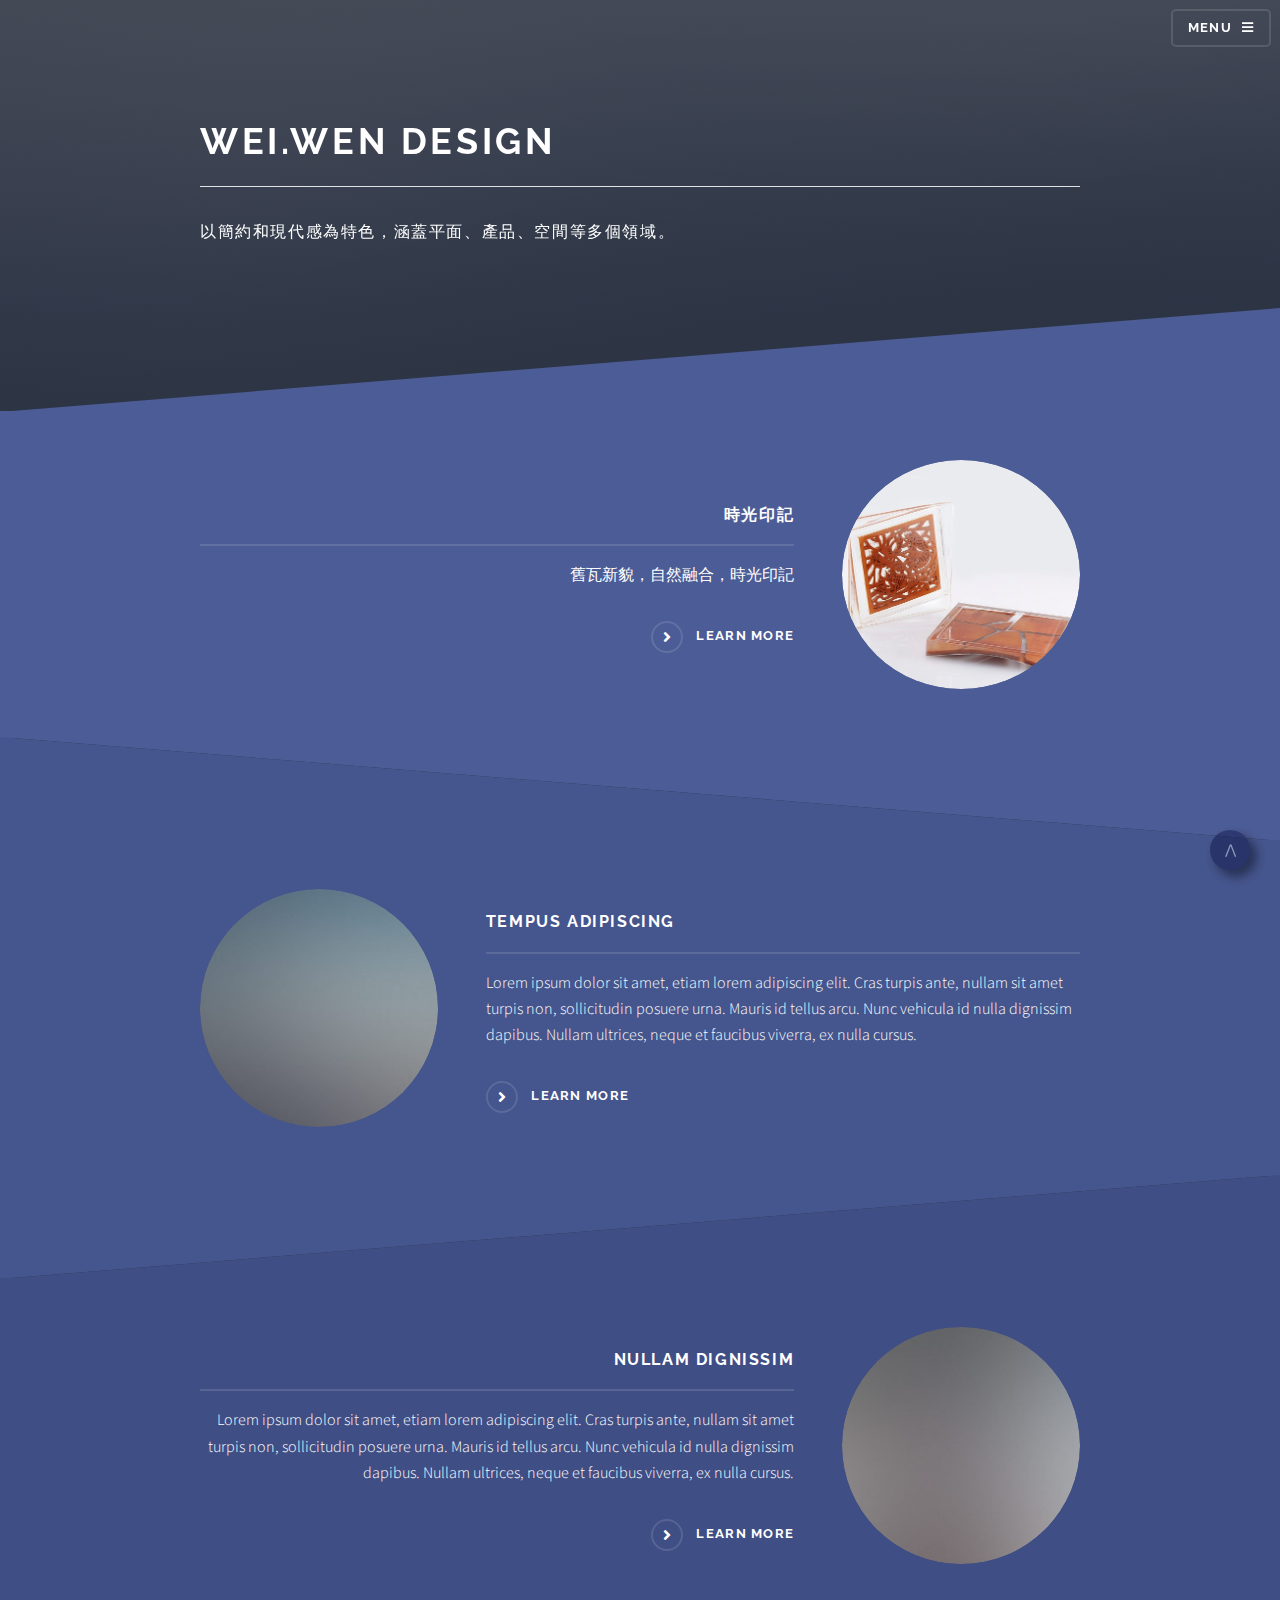
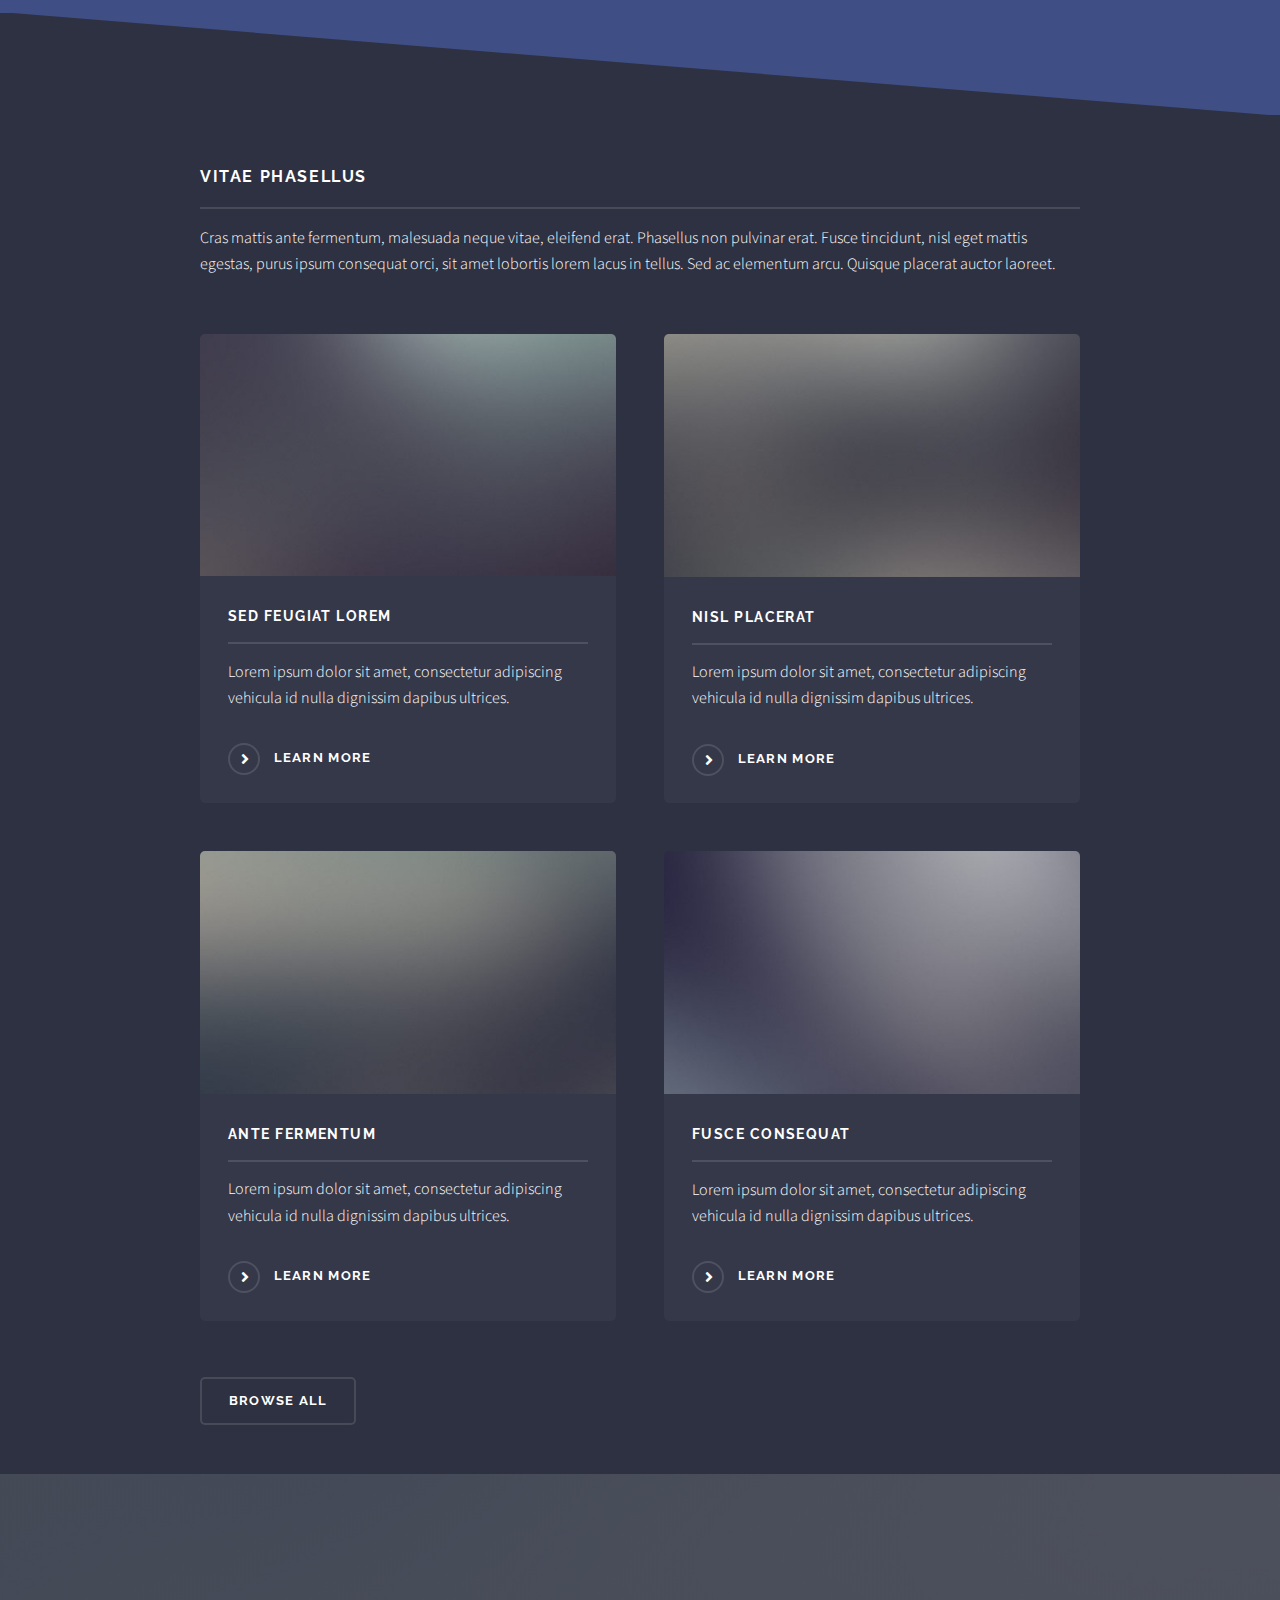
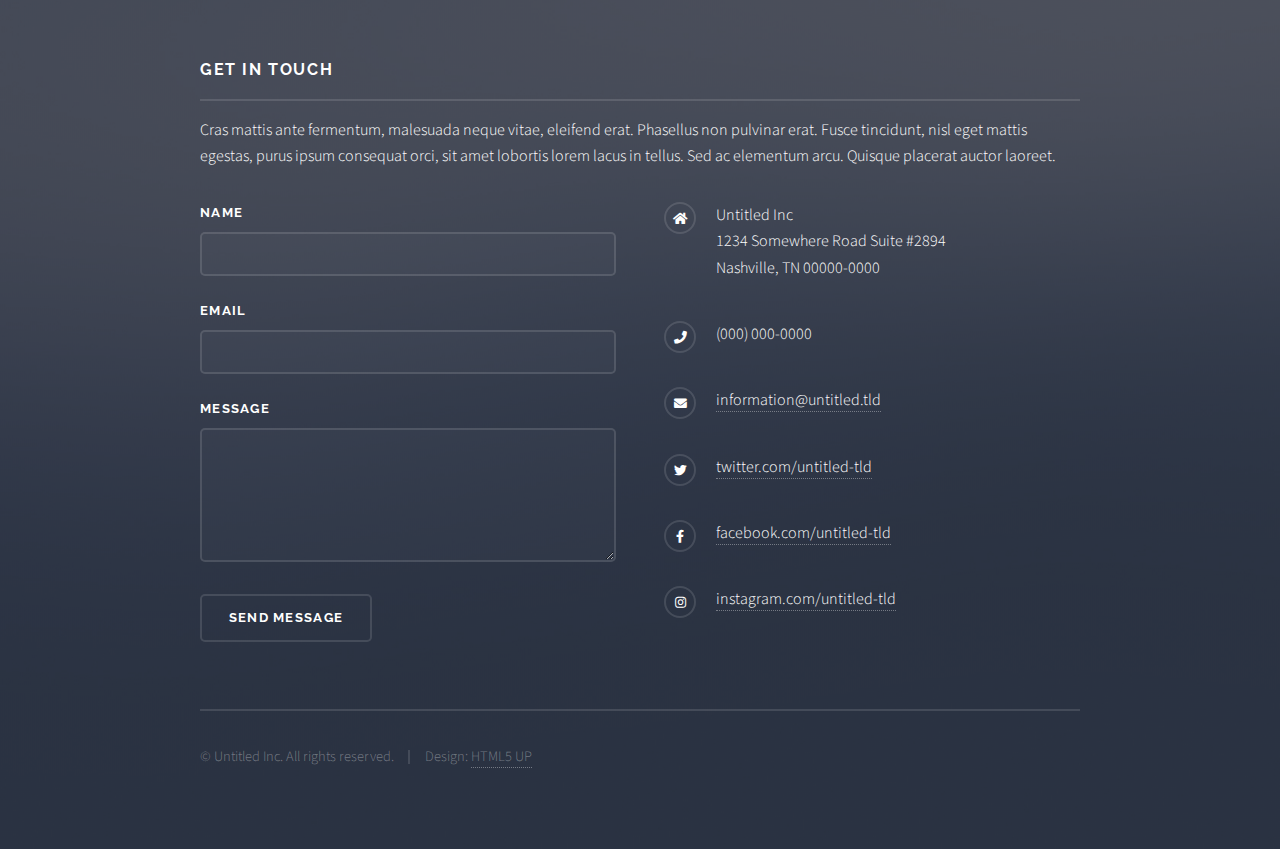
==== commit ac6b257f: "6/21" ====
--- a/html5up-solid-state/index.html
+++ b/html5up-solid-state/index.html
@@ -11,8 +11,11 @@
 		<meta name="viewport" content="width=device-width, initial-scale=1, user-scalable=no" />
 		<link rel="stylesheet" href="assets/css/main.css" />
 		<noscript><link rel="stylesheet" href="assets/css/noscript.css" /></noscript>
+		<link rel="stylesheet"
+		href="https://cdnjs.cloudflare.com/ajax/libs/animate.css/4.1.1/animate.min.css"/>
 	</head>
 	<body class="is-preload">
+		<a href="#banner" class="back-btn">^</a>
 
 		<!-- Page Wrapper -->
 			<div id="page-wrapper">
@@ -30,7 +33,7 @@
 						<div class="inner">
 							<h2>Menu</h2>
 							<ul class="links">
-								<li><a href="index.html">Home</a></li>
+								<li><a href="/index.html">Home</a></li>
 								<li><a href="generic.html">Generic</a></li>
 								<li><a href="elements.html">Elements</a></li>
 								<li><a href="#">Log In</a></li>
@@ -43,9 +46,9 @@
 				<!-- Banner -->
 					<section id="banner">
 						<div class="inner">
-							<div class="logo"><span class="icon fa-gem"></span></div>
-							<h2>This is Solid State</h2>
-							<p>Another free + fully responsive site template by <a href="http://html5up.net">HTML5 UP</a></p>
+							<!--div class="logo"><span class="icon fa-gem"></span></div-->
+							<h2 class="animate__animated animate__backInDown animate__slower 0.5s">wei.wen Design</h2>
+							<p>以簡約和現代感為特色，涵蓋平面、產品、空間等多個領域。</p>
 						</div>
 					</section>
 
@@ -55,10 +58,10 @@
 						<!-- One -->
 							<section id="one" class="wrapper spotlight style1">
 								<div class="inner">
-									<a href="#" class="image"><img src="images/pic01.jpg" alt="" /></a>
+									<a href="#" class="image"><img src="images/3191-作品照片-1.jpg" alt="" /></a>
 									<div class="content">
-										<h2 class="major">Magna arcu feugiat</h2>
-										<p>Lorem ipsum dolor sit amet, etiam lorem adipiscing elit. Cras turpis ante, nullam sit amet turpis non, sollicitudin posuere urna. Mauris id tellus arcu. Nunc vehicula id nulla dignissim dapibus. Nullam ultrices, neque et faucibus viverra, ex nulla cursus.</p>
+										<h2 class="major" >時光印記</h2>
+										<p>舊瓦新貌，自然融合，時光印記</p>
 										<a href="#" class="special">Learn more</a>
 									</div>
 								</div>
--- a/html5up-solid-state/assets/css/main.css
+++ b/html5up-solid-state/assets/css/main.css
@@ -1,10 +1,10 @@
 @import url(fontawesome-all.min.css);
 @import url("https://fonts.googleapis.com/css?family=Raleway:200,700|Source+Sans+Pro:300,600,300italic,600italic");
 
-/*
-	Solid State by HTML5 UP
-	html5up.net | @ajlkn
-	Free for personal and commercial use under the CCA 3.0 license (html5up.net/license)
+/*
+	Solid State by HTML5 UP
+	html5up.net | @ajlkn
+	Free for personal and commercial use under the CCA 3.0 license (html5up.net/license)
 */
 
 html, body, div, span, applet, object,
@@ -101,11 +101,11 @@
 	body {
 		background-color: #2e3141;
 		background-image: linear-gradient(to top, rgba(46, 49, 65, 0.8), rgba(46, 49, 65, 0.8)), url("../../images/bg.jpg");
-		background-size: auto,+		background-size: auto,
  cover;
-		background-attachment: fixed,+		background-attachment: fixed,
  fixed;
-		background-position: center,+		background-position: center,
  center;
 	}
 
@@ -274,8 +274,9 @@
 			border-bottom: solid 2px rgba(255, 255, 255, 0.125);
 		}
 
-	h2 {
-		font-size: 1.2em;
+	h2:hover {
+		font-size: 1.6em;
+		
 	}
 
 	h3 {
@@ -357,6 +358,7 @@
 
 		hr.major {
 			margin: 4em 0;
+		
 		}
 
 	.align-left {
@@ -3429,7 +3431,7 @@
 			-ms-filter: blur(0);
 			filter: blur(0);
 			opacity: 1;
-			border-bottom: solid 2px rgba(255, 255, 255, 0.125);
+			border-bottom: solid 0.8px rgba(255, 255, 255, 0.85);
 			font-size: 2.25em;
 			margin-bottom: 0.8em;
 			padding-bottom: 0.4em;
@@ -3467,9 +3469,9 @@
 				padding: 7em 0 8.25em 0 ;
 				background-color: #2e3141;
 				background-image: linear-gradient(to top, rgba(46, 49, 65, 0.8), rgba(46, 49, 65, 0.8)), url("../../images/bg.jpg");
-				background-size: auto,+				background-size: auto,
  cover;
-				background-position: center,+				background-position: center,
  center;
 				margin-bottom: -6.5em;
 			}
@@ -3579,9 +3581,9 @@
 			padding: 9em 0 6.25em 0 ;
 			background-color: #2e3141;
 			background-image: linear-gradient(to top, rgba(46, 49, 65, 0.8), rgba(46, 49, 65, 0.8)), url("../../images/bg.jpg");
-			background-size: auto,+			background-size: auto,
  cover;
-			background-position: center,+			background-position: center,
  0% 30%;
 			margin-bottom: -6.5em;
 		}
@@ -3592,9 +3594,9 @@
 
 		#wrapper > header {
 			padding: 11em 3em 7.375em 3em ;
-			background-size: auto,+			background-size: auto,
  cover;
-			background-position: center,+			background-position: center,
  0% 0%;
 			margin-bottom: -4.75em;
 		}
@@ -3609,7 +3611,7 @@
 
 		#wrapper > header {
 			padding: 6.5em 2em 3em 2em ;
-			background-size: auto,+			background-size: auto,
  125%;
 			margin-bottom: -2.5em;
 		}
@@ -3631,7 +3633,7 @@
 	}
 
 		.wrapper:before, .wrapper:after {
-			background-image: url("data:image/svg+xml;charset=utf8,%3Csvg xmlns='http://www.w3.org/2000/svg' width='100' height='100' viewBox='0 0 100 100' preserveAspectRatio='none'%3E%3Cpolygon points='0,100 100,0 100,100' style='fill:%232e3141%3B' /%3E%3C/svg%3E");
+			/* background-image: url("data:image/svg+xml;charset=utf8,%3Csvg xmlns='http://www.w3.org/2000/svg' width='100' height='100' viewBox='0 0 100 100' preserveAspectRatio='none'%3E%3Cpolygon points='0,100 100,0 100,100' style='fill:%232e3141%3B' /%3E%3C/svg%3E"); */
 		}
 
 		.wrapper:before {
@@ -4072,9 +4074,9 @@
 		#footer {
 			background-color: #2e3141;
 			background-image: linear-gradient(to top, rgba(46, 49, 65, 0.8), rgba(46, 49, 65, 0.8)), url("../../images/bg.jpg");
-			background-size: auto,+			background-size: auto,
  cover;
-			background-position: center,+			background-position: center,
  center;
 			margin-top: -6.5em;
 			padding-top: 6.5em;
@@ -4153,4 +4155,29 @@
 			padding: 2em 1.5em 0.1em 1.5em ;
 		}
 
-	}+	}
+
+	.back-btn {
+		position: fixed; /* 將元素設定成固定位置，會固定在網頁畫面的某個地方 */
+		right: 30px;  /* 元素的位置要離畫面右邊多遠 */
+		bottom: 30px; /* 元素的位置要離畫面下面多遠 */
+		z-index: 10;  /* 元素的圖層位置 */
+		border-bottom: 0;  /* 去掉下面出現的底線 */
+		opacity: 0.4;
+		background-color: rgb(1, 7, 56);  /* 元素顏色 */
+		width: 40px;              /* 元素寬度 */
+		height: 40px;             /* 元素高度 */
+		border-radius: 40px;      /* 讓元素變成圓形 */
+		display: grid;            /* 元素的顯示模式 */
+		justify-content: center;  /* 水平置中 */
+		align-items: center;      /* 垂直置中 */
+		box-shadow: 6px 6px 10px 1px #010008;  /* 陰影*/
+		font-size: 2em;         /* 文字大小 */
+	
+		overflow: hidden;         /* 讓元素裏頭的圖片不要超出範圍 */
+	}
+	
+	.back-img {
+		width: 100%;
+		height: 100%;
+	}
